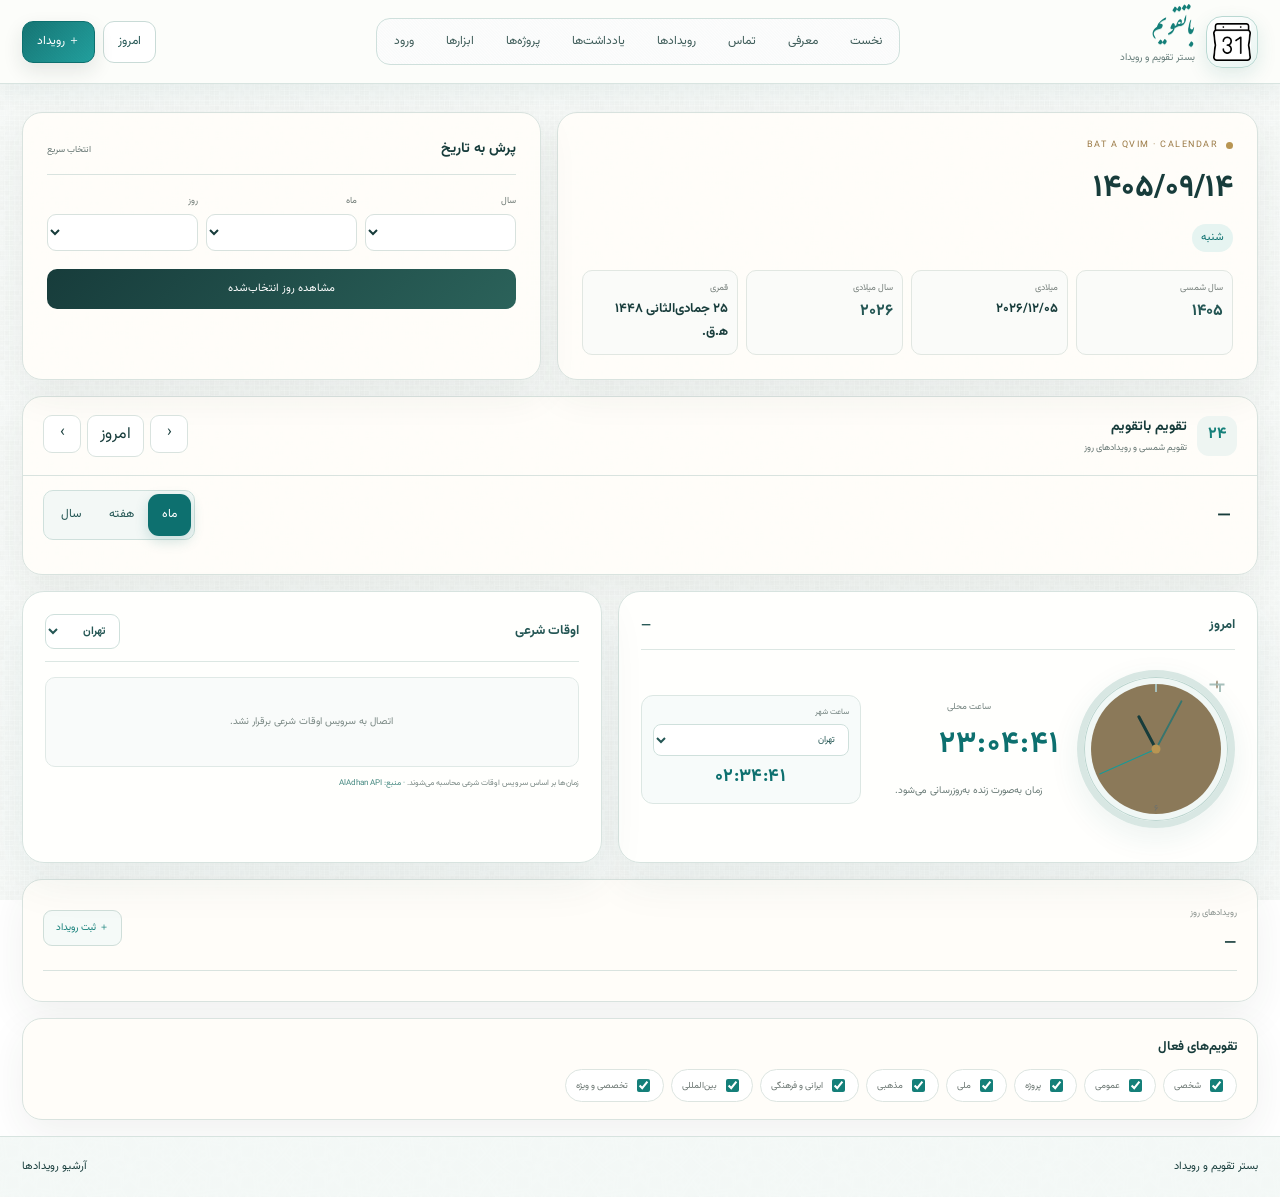
==== index.html @ 427cafa4 "Remove duplicate homepage date fields" ====
<!doctype html>
<html lang="fa" dir="rtl">
<head>
<meta charset="utf-8">
<meta name="viewport" content="width=device-width,initial-scale=1">
<title>باتقویم | تقویم هوشمند زمان و رویداد</title>
<meta name="description" content="تقویم شمسی باتقویم برای مشاهده تاریخ، رویدادها و برنامه‌ریزی.">
<meta name="theme-color" content="#147f79">
<link rel="icon" href="assets/images/logo.png" type="image/png">
<link rel="stylesheet" href="assets/css/app.css"></head>
<body >

<header class="topbar">
  <a class="brand" href="index.html">
    <span class="brand-logo"><img src="assets/images/logo.png" alt="لوگوی باتقویم"></span>
    <span><b>باتقویم</b><small>بستر تقویم و رویداد</small></span>
  </a>
  <nav>
    <a href="index.html">نخست</a><a href="about.html">معرفی</a><a href="contact.html">تماس</a>
    <a href="events.html">رویدادها</a><a href="notes.html">یادداشت‌ها</a><a href="projects.html">پروژه‌ها</a>
    <a href="tools.html">ابزارها</a><a href="login.html">ورود</a>
  </nav>
  <div class="top-actions">
    <button id="todayBtn" class="today" type="button">امروز</button>
    <button id="addTop" class="add-btn" type="button">＋ رویداد</button>
  </div>
</header>

<main class="home-new">

  <!-- HERO -->
  <section class="home-hero">
    <div class="hero-date">
      <div class="hero-kicker"><i></i><span>BAT A QVIM · CALENDAR</span></div>
      <h1 id="todayJalali">—</h1>
      <span class="weekday" id="todayWeekday">—</span>
      <div class="hero-date-grid">
        <span>سال شمسی <b id="todayJalaliYear">—</b></span>
        <span>میلادی <b id="todayGregorian">—</b></span>
        <span>سال میلادی <b id="todayGregorianYear">—</b></span>
        <span>قمری <b id="todayLunar">—</b></span>
      </div>
    </div>
    <div class="hero-tools">
      <div class="hero-tools-head"><b>پرش به تاریخ</b><small>انتخاب سریع</small></div>
      <div class="quick-date">
        <label>سال<select id="yearSelect"></select></label>
        <label>ماه<select id="monthSelect"></select></label>
        <label>روز<select id="daySelect"></select></label>
      </div>
      <button id="openDayBtn" class="primary-action" type="button">مشاهده روز انتخاب‌شده</button>
    </div>
  </section>

  <!-- CALENDAR -->
  <section class="calendar-card" id="calendar">
    <div class="calendar-top">
      <div class="calendar-heading">
        <span class="mark" id="calMark">۲۴</span>
        <div><b>تقویم باتقویم</b><small>تقویم شمسی و رویدادهای روز</small></div>
      </div>
      <div class="calendar-actions">
        <button id="prevBtn" type="button" aria-label="قبلی">‹</button>
        <button id="todayBtn2" class="today" type="button">امروز</button>
        <button id="nextBtn" type="button" aria-label="بعدی">›</button>
      </div>
    </div>

    <div class="calendar-nav-title">
      <div class="month-title"><button id="monthPicker" type="button">—</button></div>
      <div class="views" role="tablist" aria-label="نمایش تقویم">
        <button class="view active" data-view="month" type="button" role="tab" aria-selected="true">ماه</button>
        <button class="view" data-view="week" type="button" role="tab" aria-selected="false">هفته</button>
        <button class="view" data-view="year" type="button" role="tab" aria-selected="false">سال</button>
      </div>
    </div>

    <div class="home-calendar-body">
      <div id="calendarView" aria-live="polite"></div>
    </div>
  </section>

  <!-- TODAY SERVICES -->
  <section class="today-dashboard" aria-label="امروز و خدمات زمانی">
    <article class="today-date-panel">
      <div class="today-panel-head"><span>امروز</span><span id="prayerDate">—</span></div>
      <div class="clock-row">
        <div class="analog-clock" aria-label="ساعت آنالوگ"><i class="tick"></i><i class="tick t2"></i><i class="tick t3"></i><i class="tick t4"></i><i class="clock-hand hour"></i><i class="clock-hand minute"></i><i class="clock-hand second"></i><i class="clock-center"></i></div>
        <div class="digital-clock"><small>ساعت محلی</small><strong id="liveClock">—</strong><span>زمان به‌صورت زنده به‌روزرسانی می‌شود.</span></div>
        <div class="world-clock-picker"><label for="worldClockCity">ساعت شهر</label><select id="worldClockCity"><option value="Tehran">تهران</option><option value="Baku">باکو</option><option value="Istanbul">استانبول</option><option value="Dubai">دبی</option><option value="London">لندن</option><option value="Paris">پاریس</option><option value="Tokyo">توکیو</option><option value="NewYork">نیویورک</option></select><strong id="worldClockTime">—</strong></div>
      </div>
    </article>
    <article class="prayer-panel">
      <div class="today-panel-head"><span>اوقات شرعی</span><select id="prayerCity" aria-label="شهر اوقات شرعی"><option value="Tehran">تهران</option><option value="Mashhad">مشهد</option><option value="Isfahan">اصفهان</option><option value="Shiraz">شیراز</option><option value="Tabriz">تبریز</option></select></div>
      <div id="prayerTimes" class="prayer-grid"><div class="prayer-loading">در حال دریافت…</div></div>
      <small class="prayer-source">زمان‌ها بر اساس سرویس اوقات شرعی محاسبه می‌شوند.</small>
    </article>
  </section>

  <!-- SELECTED DAY -->
  <section class="selected-day-card">
    <div class="selected-day-head">
      <div><span>رویدادهای روز</span><h2 id="selectedTitle">—</h2></div>
      <button id="addSelectedEvent" class="day-add" type="button">＋ ثبت رویداد</button>
    </div>
    <div id="dayEvents" class="selected-day-events"></div>
  </section>

  <!-- FILTERS -->
  <section class="home-filters">
    <h2>تقویم‌های فعال</h2>
    <div class="filter-strip">
      <label><input type="checkbox" checked data-filter="personal"> شخصی</label>
      <label><input type="checkbox" checked data-filter="public"> عمومی</label>
      <label><input type="checkbox" checked data-filter="project"> پروژه</label>
      <label><input type="checkbox" checked data-filter="national"> ملی</label>
      <label><input type="checkbox" checked data-filter="religious"> مذهبی</label>
      <label><input type="checkbox" checked data-filter="iranian"> ایرانی و فرهنگی</label>
      <label><input type="checkbox" checked data-filter="international"> بین‌المللی</label>
      <label><input type="checkbox" checked data-filter="special"> تخصصی و ویژه</label>
    </div>
  </section>

  <footer>
    <span>بستر تقویم و رویداد</span>
    <a href="events.html">آرشیو رویدادها</a>
  </footer>
</main>

<!-- MODAL -->
<div class="modal" id="eventModal" hidden>
  <div class="modal-card" role="dialog" aria-modal="true" aria-labelledby="modalTitle">
    <button class="close" id="closeModal" type="button" aria-label="بستن">×</button>
    <h2 id="modalTitle">ثبت رویداد</h2>
    <form id="eventForm">
      <label>عنوان رویداد<input id="eventTitle" required maxlength="80" placeholder="عنوان رویداد"></label>
      <label>تاریخ<input id="eventDate" required type="text" inputmode="numeric" placeholder="۱۴۰۵/۰۷/۱۰"></label>
      <label>نوع
        <select id="eventType">
          <option value="personal">شخصی</option>
          <option value="public">عمومی</option>
          <option value="project">پروژه</option>
        </select>
      </label>
      <label>زمان<input id="eventTime" type="time"></label>
      <label>توضیح<textarea id="eventNote" rows="3" maxlength="180"></textarea></label>
      <button class="save" type="submit">ذخیره رویداد</button>
    </form>
  </div>
</div>

<!-- داده‌ها -->
<script src="assets/data/recurring-events.js"></script>
<script src="assets/data/events-1404.js"></script>
<script src="assets/data/events-1405.js"></script>
<script src="assets/data/events-1406.js"></script>



<!-- ساعت و اوقات شرعی (اختیاری؛ از فایل خودتان استفاده کنید) -->
<script src="assets/js/app.js?v=20261002-6"></script>
<script src="assets/js/home-tools.js"></script>
<script src="assets/js/site.js?v=20261002-3"></script>
</body>
</html>
---- assets/css/app.css ----
@font-face{font-family:VazirmatnLocal;src:url('../fonts/Vazirmatn-Regular.woff2') format('woff2');font-weight:400;font-display:swap}
@font-face{font-family:VazirmatnLocal;src:url('../fonts/Vazirmatn-Medium.woff2') format('woff2');font-weight:500;font-display:swap}
@font-face{font-family:VazirmatnLocal;src:url('../fonts/Vazirmatn-Bold.woff2') format('woff2');font-weight:700;font-display:swap}
@font-face{font-family:ShekastehLocal;src:url('../fonts/Shekasteh V2.001.ttf') format('truetype');font-weight:400;font-display:swap}
:root{--ink:#172a28;--ink2:#29413c;--gold:#b58b43;--gold2:#d5b878;--paper:#fbfaf6;--line:#e4ddcf;--soft:#f3eee4;--green:#e9f0eb;--blue:#e8eff1;--muted:#737b77}
*{box-sizing:border-box}html{scroll-behavior:smooth}body{margin:0;color:var(--ink);font-family:VazirmatnLocal,Tahoma,sans-serif;line-height:1.8;background:radial-gradient(circle at 10% 8%,#efe8d9aa 0 1px,transparent 2px),radial-gradient(circle at 90% 22%,#d9c8a755 0 1px,transparent 2px),linear-gradient(135deg,#f7f4ed,#f0eee7);background-size:38px 38px,46px 46px,auto}body:before{content:"";position:fixed;inset:0;pointer-events:none;opacity:.25;background:linear-gradient(90deg,transparent 49.7%,#c8b991 50%,transparent 50.3%);background-size:72px 72px;mask-image:linear-gradient(to bottom,transparent,#000 18%,#000 82%,transparent)}
a{text-decoration:none;color:inherit}button,input,select,textarea{font-family:inherit}.topbar{min-height:78px;padding:10px 5%;display:flex;align-items:center;gap:26px;background:#fbfaf6eF;border-bottom:1px solid var(--line);backdrop-filter:blur(14px);position:sticky;top:0;z-index:20;box-shadow:0 8px 28px #20332a08}.brand{display:flex;align-items:center;gap:11px;margin-left:auto}.brand-logo{width:48px;height:48px;border-radius:15px;padding:5px;display:grid;place-items:center;background:linear-gradient(145deg,#fff,#eee6d7);border:1px solid #d9cdb7;box-shadow:inset 0 0 0 1px #ffffffaa,0 7px 20px #5e513414}.brand-logo img{width:100%;height:100%;object-fit:contain}.brand b{display:block;font-weight:700;font-size:15px}.brand small{display:block;font-size:9px;color:#7c837f}.topbar nav{display:flex;gap:6px;padding:4px;border:1px solid var(--line);border-radius:13px;background:#fff8}.topbar nav a{font-size:11px;color:#4f5b56;padding:7px 11px;border-radius:9px}.topbar nav a:hover{background:var(--soft);color:var(--ink)}.top-actions{display:flex;gap:8px}.today,.add-btn,.outline,.toolbar-actions button,.views button,.side-head button{font:inherit;border:1px solid #d7cdbb;background:#fff;color:var(--ink2);border-radius:10px;cursor:pointer;min-height:40px;padding:7px 14px;transition:.2s}.today:hover,.outline:hover,.toolbar-actions button:hover,.views button:hover{transform:translateY(-1px);border-color:#bda16c}.add-btn,.save{background:linear-gradient(135deg,var(--ink),#31534a);color:#fff;border-color:var(--ink);box-shadow:0 8px 20px #172a281c}.add-btn:hover,.save:hover{transform:translateY(-1px);box-shadow:0 11px 24px #172a2826}.calendar-shell{max-width:1260px;margin:auto;padding:48px 5% 30px}.calendar-toolbar{display:flex;align-items:end;justify-content:space-between;gap:25px;margin-bottom:25px}.eyebrow{letter-spacing:2px;font-size:8px;color:#99763d}.title-area h1{font-size:34px;margin:2px 0;color:var(--ink)}.title-area p{margin:0;color:var(--muted);font-size:12px}.toolbar-actions{display:flex;gap:7px;direction:ltr}.calendar-layout{display:grid;grid-template-columns:minmax(0,1fr) 290px;gap:16px;direction:ltr}.calendar-main,.side-panel{background:#fffdf9eF;border:1px solid var(--line);border-radius:20px;box-shadow:0 16px 45px #24352d0b;position:relative;overflow:hidden}.calendar-main:before,.side-panel:before{content:"";position:absolute;inset:0;pointer-events:none;background:linear-gradient(135deg,#fff8 0 20%,transparent 20% 80%,#d1b77b08 80%)}.calendar-main{padding:20px;direction:rtl}.side-panel{padding:18px;direction:rtl}.viewbar{display:flex;justify-content:space-between;align-items:center;gap:12px;margin-bottom:16px;position:relative}.month-title button{border:0;background:none;font:inherit;font-weight:700;font-size:19px;color:var(--ink);cursor:pointer}.views{display:flex;border:1px solid var(--line);border-radius:10px;padding:3px;background:#f7f3eb}.views button{border:0;background:transparent;min-height:34px;border-radius:7px;padding:4px 14px;font-size:11px}.views button.active{background:var(--ink);color:#fff;box-shadow:0 4px 12px #172a2818}.month-grid{display:grid;grid-template-columns:repeat(7,minmax(0,1fr));border-top:1px solid var(--line);border-right:1px solid var(--line)}.dow,.day-cell{border-left:1px solid var(--line);border-bottom:1px solid var(--line)}.dow{text-align:center;padding:8px 2px;color:#818983;font-size:10px;background:linear-gradient(#faf7f0,#f5f0e6)}.day-cell{min-height:105px;padding:7px;cursor:pointer;position:relative;background:#fffdf9;transition:.18s}.day-cell:hover{background:#f8f3e9}.day-cell.muted{background:#faf8f2;color:#b5bbb6}.day-cell.selected{outline:2px solid var(--gold2);outline-offset:-2px;background:#fffaf0}.day-cell.today{box-shadow:inset 0 3px 0 var(--ink)}.num{font-size:12px;font-weight:700}.event-dot{display:block;font-size:9px;padding:3px 6px;margin-top:5px;border-radius:6px;white-space:nowrap;overflow:hidden;text-overflow:ellipsis;border:1px solid transparent}.event-dot.personal{background:var(--green);color:#36564b;border-color:#dce7df}.event-dot.public{background:#f4eddf;color:#806333;border-color:#e9dcc4}.event-dot.project{background:var(--blue);color:#435d68;border-color:#d8e3e6}.week-grid{display:grid;grid-template-columns:repeat(7,minmax(0,1fr));gap:8px}.week-col{border:1px solid var(--line);border-radius:11px;min-height:360px;padding:9px;background:#fffdf9}.week-col h3{font-size:11px;margin:0 0 10px}.year-grid{display:grid;grid-template-columns:repeat(4,1fr);gap:10px}.year-month{border:1px solid var(--line);border-radius:11px;padding:12px;background:#fffdf9}.year-month h3{font-size:12px;margin:0 0 8px}.mini-days{display:grid;grid-template-columns:repeat(7,1fr);gap:2px}.mini-days span{text-align:center;font-size:8px;padding:2px;color:#7c837f}.mini-days .has-event{color:#92743f;font-weight:900}.side-head{display:flex;justify-content:space-between;align-items:start;border-bottom:1px solid var(--line);padding-bottom:12px}.side-head small{color:#8b918e;font-size:9px}.side-head h2{font-size:16px;margin:2px 0}.side-head button{border-radius:11px;width:38px;padding:0;background:var(--ink);color:#fff}.event-list{padding:12px 0;min-height:170px}.empty{font-size:11px;color:#8a908d;padding:18px 0}.event-item{border:1px solid var(--line);border-right:3px solid var(--gold);border-radius:9px;padding:9px;margin-bottom:8px;background:#fffdf9}.event-item b{font-size:11px}.event-item small{display:block;color:#858b88;font-size:9px}.event-item button{float:left;border:0;background:none;color:#9b5f54;cursor:pointer}.mini-block{border-top:1px solid var(--line);padding-top:13px;font-size:10px}.mini-block b{display:block;margin-bottom:7px}.mini-block label{display:block;margin:6px 0;color:#616966}.quick-stats{display:grid;grid-template-columns:repeat(4,1fr);max-width:1100px;margin:15px auto 55px;border:1px solid var(--line);background:#fbfaf6dd;border-radius:15px;overflow:hidden;box-shadow:0 12px 32px #24352d09}.quick-stats div{padding:18px;border-left:1px solid var(--line)}.quick-stats div:last-child{border:0}.quick-stats b,.quick-stats span{display:block}.quick-stats b{font-size:18px}.quick-stats span{font-size:10px;color:#777f7b}.section{max-width:1200px;margin:auto;padding:75px 5%}.section-title{display:flex;gap:15px;align-items:flex-start;margin-bottom:30px}.section-title>span{color:var(--gold);font-size:11px}.section-title small{color:#8c928e;font-size:9px}.section-title h2{margin:2px 0;font-size:25px}.year-info{display:grid;grid-template-columns:repeat(3,1fr);gap:14px}.year-info div{background:#fffdf9;border:1px solid var(--line);padding:22px;border-radius:13px;position:relative;overflow:hidden}.year-info div:after{content:"";position:absolute;width:90px;height:90px;border:1px solid #c7ad78;transform:rotate(45deg);left:-45px;bottom:-45px;opacity:.18}.year-info b{font-size:13px}.year-info p{font-size:11px;color:#747b78}.project-layout{display:grid;grid-template-columns:1.3fr .7fr;gap:16px}.project-card{background:linear-gradient(145deg,#efe7d7,#e5ddcb);padding:32px;border-radius:15px;border:1px solid #d6c8aa;position:relative;overflow:hidden}.project-card:after{content:"";position:absolute;inset:auto -30px -50px auto;width:170px;height:170px;border:1px solid #9e804a44;border-radius:50%}.project-card>span{font-size:8px;letter-spacing:2px;color:#92743f}.project-card h3{font-size:25px;margin:7px 0}.project-card p{font-size:12px}.chips{display:flex;gap:7px;flex-wrap:wrap}.chips i{font-style:normal;font-size:9px;border:1px solid #b8ad96;padding:3px 9px;border-radius:20px;background:#fff8}.project-list{border:1px solid var(--line);background:#fffdf9;border-radius:13px;overflow:hidden}.project-list div{padding:17px;border-bottom:1px solid var(--line);font-size:12px;display:flex;justify-content:space-between}.project-list div:last-child{border:0}.project-list b{color:#a58245}footer{padding:25px 5%;display:flex;justify-content:space-between;border-top:1px solid var(--line);font-size:10px;background:#fbfaf6d9}.modal{position:fixed;inset:0;background:#172c2a66;display:grid;place-items:center;padding:18px;z-index:50;backdrop-filter:blur(4px)}.modal[hidden]{display:none}.modal-card{width:min(470px,100%);background:#fffdf9;border:1px solid var(--line);border-radius:18px;padding:25px;position:relative;box-shadow:0 25px 80px #0003}.modal-card h2{font-size:20px;margin:0 0 18px}.close{position:absolute;left:16px;top:14px;border:0;background:none;font-size:25px;cursor:pointer;color:#68706d}.modal-card label{display:block;font-size:10px;color:#5f6763;margin:10px 0}.modal-card input,.modal-card select,.modal-card textarea{display:block;width:100%;margin-top:5px;border:1px solid #d8d3c9;border-radius:9px;padding:9px;font:inherit;font-size:12px;background:#fff}.modal-card .save{width:100%;margin-top:12px;padding:10px;border-radius:9px;font:inherit;cursor:pointer}
@media(max-width:900px){.topbar nav{display:none}.calendar-layout{grid-template-columns:1fr}.side-panel{display:block}.calendar-toolbar{align-items:flex-start}.year-grid{grid-template-columns:repeat(3,1fr)}.year-info{grid-template-columns:1fr}.project-layout{grid-template-columns:1fr}}
@media(max-width:600px){.topbar{min-height:70px;padding:9px 4%;gap:10px}.brand{margin-left:0}.brand-logo{width:43px;height:43px;border-radius:12px}.brand b{font-size:13px}.brand small{font-size:8px}.top-actions{margin-right:auto}.today{display:none}.add-btn{font-size:10px;min-height:36px;padding:6px 10px}.calendar-shell{padding:27px 3% 15px}.title-area h1{font-size:29px}.title-area p{font-size:10px}.calendar-toolbar{flex-direction:column;gap:15px}.toolbar-actions{align-self:stretch;justify-content:space-between}.calendar-main{padding:9px;border-radius:16px}.viewbar{margin-bottom:10px}.month-title button{font-size:16px}.views button{padding:4px 8px;font-size:10px}.dow{font-size:8px;padding:6px 1px}.day-cell{min-height:76px;padding:4px}.event-dot{font-size:7px;padding:2px 3px}.week-grid{overflow-x:auto;grid-template-columns:repeat(7,minmax(112px,1fr));padding-bottom:4px}.year-grid{grid-template-columns:1fr 1fr}.quick-stats{grid-template-columns:1fr 1fr;margin-left:3%;margin-right:3%;border-radius:12px}.quick-stats div{border-bottom:1px solid var(--line)}.section{padding:55px 5%}.section-title h2{font-size:22px}.project-card h3{font-size:22px}footer{padding:20px 5%;gap:10px;flex-direction:column}}
@media(max-width:390px){.day-cell{min-height:58px}.event-dot{display:none}.year-grid{grid-template-columns:1fr}.side-panel{padding:14px}.brand small{display:none}}


.official-event{border-right:3px solid var(--gold);background:linear-gradient(135deg,rgba(181,139,67,.07),rgba(255,255,255,.5))}
.source-note{display:block!important;margin-top:12px!important;padding-top:10px;border-top:1px dashed var(--line);line-height:1.9;color:var(--muted);font-size:11px!important}
.event-dot.national,.event-dot.historical{background:#efe6d6;border-color:#c9a76c}
.event-dot.religious{background:#eee8f5;border-color:#b8a1cf}
.event-dot.international{background:#e5edf0;border-color:#9bb6c1}
.event-dot.iranian{background:#e9efe7;border-color:#a9bea5}
.event-dot.special{background:#f0eee7;border-color:#b8b39f}


/* IRANIAN MODERN REDESIGN */
:root{
  --ink:#173c3b;
  --ink2:#245654;
  --turq:#159a98;
  --turq-dark:#0d706f;
  --turq-soft:#e8f5f2;
  --lapis:#234b73;
  --lapis-soft:#edf3f8;
  --gold:#b89552;
  --gold-soft:#f4ecd9;
  --paper:#fcfbf7;
  --line:#d9e3df;
  --muted:#647471;
}
body{
  color:var(--ink);
  background:
    radial-gradient(circle at 15% 10%,rgba(21,154,152,.055) 0 2px,transparent 2.5px),
    radial-gradient(circle at 85% 70%,rgba(35,75,115,.04) 0 2px,transparent 2.5px),
    linear-gradient(135deg,#fbfcf9,#f2f7f5);
  background-size:34px 34px,46px 46px,auto;
}
body:after{
  content:"";
  position:fixed;inset:0;pointer-events:none;z-index:-1;opacity:.11;
  background:
    radial-gradient(ellipse at 50% 18%,transparent 0 14%,rgba(21,154,152,.16) 14.2% 14.5%,transparent 14.7%),
    radial-gradient(ellipse at 50% 18%,transparent 0 20%,rgba(184,149,82,.12) 20.2% 20.4%,transparent 20.6%);
  mask-image:linear-gradient(to bottom,transparent,#000 15%,#000 80%,transparent);
}
.topbar{
  min-height:84px;padding:12px 5%;
  background:rgba(252,253,250,.94);
  border-bottom:1px solid #d8e4e0;
  box-shadow:0 8px 28px rgba(21,72,68,.07);
}
.brand-logo{
  width:52px;height:52px;border-radius:16px;padding:6px;
  background:linear-gradient(145deg,#fff,#e8f4f1);
  border:1px solid #b9d8d2;
  box-shadow:0 7px 20px rgba(20,103,99,.12);
}
.brand b{font-size:17px}.brand small{font-size:10px;color:#647b78}
.topbar nav{
  border-color:#cfe0dc;background:#f7fbfa;border-radius:14px;
}
.topbar nav a{font-size:12px;padding:8px 13px;color:#3e5c59}
.topbar nav a:hover{background:var(--turq-soft);color:var(--turq-dark)}
.today,.add-btn,.outline,.toolbar-actions button,.views button,.side-head button{
  border-color:#c9dbd7;border-radius:11px;min-height:42px;font-size:12px;
}
.today:hover,.outline:hover,.toolbar-actions button:hover,.views button:hover{
  border-color:#72b9b2;color:var(--turq-dark);
}
.add-btn,.save{
  background:linear-gradient(135deg,var(--turq-dark),var(--turq));
  border-color:var(--turq-dark);
}
.calendar-shell{padding-top:52px}
.eyebrow{font-size:9px;letter-spacing:2.4px;color:var(--turq-dark)}
.title-area h1{font-size:38px;color:var(--ink);font-family:VazirmatnLocal,Tahoma,sans-serif;font-weight:700}
.title-area p{font-size:14px;color:#657572}

.calendar-main,.side-panel{
  background:rgba(255,255,253,.96);
  border-color:#d5e2de;border-radius:22px;
  box-shadow:0 18px 48px rgba(28,69,66,.08);
}
.calendar-main:before,.side-panel:before{display:none}
.calendar-main{padding:22px}
.side-panel{padding:20px}
.month-title button{font-size:21px}
.views{border-color:#cfe0dc;background:#f3f8f6}
.views button{font-size:12px}
.views button.active{background:var(--turq-dark);box-shadow:0 5px 14px rgba(13,112,111,.2)}
.month-grid{border-color:#d9e3df}
.dow,.day-cell{border-color:#d9e3df}
.dow{
  padding:10px 2px;font-size:11px;color:#53706c;
  background:linear-gradient(#f7fbfa,#edf5f2);
}
.day-cell{min-height:112px;padding:9px;background:#fff}
.day-cell:hover{background:#f2faf8}
.day-cell.selected{outline:2px solid #62b9b0;background:#f2fbf9}
.day-cell.today{box-shadow:inset 0 3px 0 var(--turq)}
.num{font-size:14px}
.event-dot{
  font-size:10px;padding:4px 7px;margin-top:6px;border-radius:7px;
}
.event-dot.personal{background:#e9f5ef;color:#285f4f;border-color:#cfe7dc}
.event-dot.public{background:#f5f0e3;color:#786037;border-color:#e7dbc0}
.event-dot.project{background:#eaf2f8;color:#365b76;border-color:#d1e1ed}
.event-dot.national,.event-dot.historical{background:#f5efe1;border-color:#dcc99e;color:#735c2f}
.event-dot.religious{background:#f0edf7;border-color:#d5cce7;color:#5e5279}
.event-dot.international{background:#e9f2f5;border-color:#c8dce2;color:#41636d}
.event-dot.iranian{background:#e7f4f1;border-color:#c5e2dc;color:#286d68}
.event-dot.special{background:#eef3f1;border-color:#d3e0dc;color:#47635e}
.week-col,.year-month{border-color:#d9e3df;background:#fff}
.week-col h3,.year-month h3{font-size:13px}
.side-head{padding-bottom:14px;border-color:#d9e3df}
.side-head small{font-size:10px}.side-head h2{font-size:18px}
.side-head button{background:var(--turq-dark)}
.event-item{border-color:#d9e3df;border-right:3px solid var(--turq);padding:11px}
.event-item b{font-size:12px}.event-item small{font-size:10px}
.mini-block{border-color:#d9e3df;font-size:12px}
.mini-block label{font-size:12px}
.source-note{font-size:12px!important}
.quick-stats{
  border-color:#d7e3df;background:rgba(252,253,250,.92);
  box-shadow:0 12px 32px rgba(28,69,66,.06);
}
.quick-stats b{font-size:20px;color:var(--turq-dark)}
.quick-stats span{font-size:12px}
.section{padding:82px 5%}
.section-title{margin-bottom:32px}
.section-title>span{color:var(--turq);font-size:12px}
.section-title small{font-size:11px;color:#71817e}
.section-title h2{font-size:29px;font-family:VazirmatnLocal,Tahoma,sans-serif;font-weight:700}
.year-info{gap:16px}
.year-info div{
  background:rgba(255,255,253,.96);border-color:#d7e3df;
  padding:25px;border-radius:16px;
}
.year-info div:after{
  width:120px;height:120px;border:1px solid rgba(21,154,152,.28);
  transform:none;left:auto;right:-60px;bottom:-60px;border-radius:50%;
}
.year-info b{font-size:15px}.year-info p{font-size:13px;line-height:2}
.project-card{
  background:linear-gradient(145deg,#e8f5f2,#eef5f7);
  border-color:#c9e0db;padding:35px;border-radius:18px;
}
.project-card:after{
  width:220px;height:220px;right:-90px;bottom:-100px;
  border:1px solid rgba(21,154,152,.22);border-radius:50%;
}
.project-card>span{font-size:9px;letter-spacing:2px;color:var(--turq-dark)}
.project-card h3{font-size:28px}.project-card p{font-size:13px;line-height:2}
.chips i{font-size:10px;border-color:#b9d5d0;background:#ffffff99}
.project-list{border-color:#d7e3df;background:#fff}
.project-list div{padding:18px;font-size:13px;border-color:#dce6e3}
.project-list b{color:var(--turq-dark)}
footer{font-size:11px;background:#f4f9f7;border-color:#d7e3df}
.modal-card{border-color:#d5e2de}
.modal-card h2{font-size:22px}
.modal-card label{font-size:12px}
.modal-card input,.modal-card select,.modal-card textarea{font-size:13px;padding:10px}
@media(max-width:600px){
  .brand b{font-size:15px}.title-area h1{font-size:32px}.title-area p{font-size:12px}
  .month-title button{font-size:18px}.dow{font-size:9px}.day-cell{min-height:82px}
  .num{font-size:13px}.event-dot{font-size:8px}
  .section-title h2{font-size:25px}.project-card h3{font-size:24px}
}
@media(max-width:390px){
  .title-area h1{font-size:29px}.day-cell{min-height:64px}
}

/* CALENDAR DATE NAVIGATION + DAILY PAGE */
.date-selector{display:flex;align-items:end;gap:8px;flex-wrap:wrap;margin:0 0 18px;padding:12px 14px;background:linear-gradient(135deg,#edf8f5,#f6faf9);border:1px solid #cfe2dd;border-radius:15px}
.date-selector label{display:flex;flex-direction:column;gap:4px;font-size:11px;color:#496763;font-weight:600}
.date-selector select{min-width:105px;height:40px;padding:6px 10px;border:1px solid #c7ddd8;border-radius:9px;background:#fff;color:var(--ink);font:inherit;font-size:12px;outline:none}
.date-selector select:focus{border-color:var(--turq);box-shadow:0 0 0 3px rgba(21,154,152,.1)}
.date-open{height:40px;border:0;border-radius:9px;padding:0 16px;background:var(--turq-dark);color:#fff;font:inherit;font-size:12px;cursor:pointer}
.day-page{max-width:1200px;margin:0 auto;padding:20px 5% 80px}
.day-page[hidden]{display:none}
.day-page-head{display:flex;align-items:center;justify-content:space-between;gap:20px;margin-bottom:18px;padding:25px 28px;background:linear-gradient(135deg,#e8f5f2,#f8fbfa);border:1px solid #cfe1dc;border-radius:22px;position:relative;overflow:hidden}
.day-page-head:after{content:"";position:absolute;width:260px;height:260px;border:1px solid rgba(21,154,152,.13);border-radius:50%;left:-100px;top:-140px}
.day-page-head h2{font-size:31px;margin:4px 0;color:var(--ink)}
.day-page-head p{margin:0;color:#637572;font-size:13px}
.day-page-grid{display:grid;grid-template-columns:minmax(0,1fr) 290px;gap:16px}
.day-main-card,.day-info-card{background:#fff;border:1px solid #d7e3df;border-radius:20px;padding:22px;box-shadow:0 14px 38px rgba(28,69,66,.06)}
.day-symbol{display:inline-flex;align-items:center;justify-content:center;width:48px;height:48px;border-radius:14px;background:var(--turq-soft);color:var(--turq-dark);font-size:12px;margin-bottom:16px}
.day-event{padding:15px 16px;margin-bottom:10px;border:1px solid #dbe6e3;border-right:4px solid var(--turq);border-radius:12px;background:#fbfdfc}
.day-event b{display:block;font-size:15px;margin-bottom:4px}.day-event span{display:block;color:#5d716e;font-size:11px}.day-event p{font-size:12px;color:#687875;line-height:2;margin:7px 0 0}
.day-info-card b{font-size:16px}.day-info-card p{font-size:12px;color:#687875;line-height:2;margin:8px 0 18px}
@media(max-width:700px){
 .date-selector{display:grid;grid-template-columns:1fr 1fr;align-items:end}.date-selector label{min-width:0}.date-selector select{min-width:0;width:100%}.date-open{grid-column:1/-1}
 .day-page{padding:10px 3% 55px}.day-page-head{padding:20px;align-items:flex-start;flex-direction:column}.day-page-head h2{font-size:26px}.day-page-grid{grid-template-columns:1fr}
}

/* CLEAN MINIMAL BACKGROUND */
body{
  background:linear-gradient(180deg,#fbfcfa 0%,#f4f9f7 52%,#fbfcfa 100%);
}
body:after{display:none}
.topbar{background:rgba(251,253,251,.96)}

/* ALL EVENTS LIST */
.all-events-page{padding-top:65px}
.all-events-toolbar{display:flex;align-items:center;justify-content:space-between;gap:18px;margin-bottom:16px;padding:15px 18px;background:#f3f9f7;border:1px solid #d5e4e0;border-radius:15px}
.all-events-toolbar p{margin:0;color:#657572;font-size:12px}
.all-events-toolbar select{height:40px;min-width:170px;padding:6px 11px;border:1px solid #c8ddd8;border-radius:9px;background:#fff;color:var(--ink);font:inherit;font-size:12px}
.all-events-list{border:1px solid #d7e3df;border-radius:18px;overflow:hidden;background:#fff}
.all-event-row{width:100%;display:grid;grid-template-columns:92px minmax(0,1fr) 35px;align-items:center;gap:15px;text-align:right;border:0;border-bottom:1px solid #e2ebe8;background:#fff;padding:14px 18px;cursor:pointer;color:var(--ink);font:inherit;transition:.18s}
.all-event-row:last-child{border-bottom:0}
.all-event-row:hover{background:#f2faf8}
.all-event-date{display:flex;flex-direction:column;align-items:center;justify-content:center;min-height:52px;border-left:1px solid #dce7e4}
.all-event-date b{font-size:20px;color:var(--turq-dark);line-height:1.2}
.all-event-date small{font-size:9px;color:#75837f}
.all-event-content b{display:block;font-size:13px;margin-bottom:3px}
.all-event-content small{display:block;color:#71817d;font-size:10px}
.all-event-arrow{font-size:18px;color:#74aaa5}
@media(max-width:600px){
 .all-events-toolbar{align-items:stretch;flex-direction:column}.all-events-toolbar select{width:100%}
 .all-event-row{grid-template-columns:65px minmax(0,1fr) 22px;gap:10px;padding:12px}
 .all-event-content b{font-size:12px}.all-event-content small{font-size:9px}
 .all-event-date b{font-size:18px}
}

.page-title{font-family:VazirmatnLocal,Tahoma,sans-serif;font-size:32px;margin:2px 0;color:var(--ink)}.standalone-day{min-height:calc(100vh - 180px);padding-top:45px}.standalone-day .day-page-head h1{font-family:VazirmatnLocal,Tahoma,sans-serif}.all-event-row{display:grid;text-decoration:none}.all-event-row:hover{text-decoration:none}

/* CONTENT PAGES */
.content-grid,.contact-grid{display:grid;grid-template-columns:repeat(3,minmax(0,1fr));gap:16px}.contact-grid{grid-template-columns:repeat(2,minmax(0,1fr))}.content-card{padding:22px;background:#fff;border:1px solid #d7e3df;border-radius:18px;box-shadow:0 8px 24px rgba(20,65,60,.04)}.content-card h3{margin:0 0 10px;font-size:17px}.content-card p,.lead-text{margin:0;color:#63736f;line-height:2;font-size:13px}.lead-text{max-width:850px;background:#f4f9f7;border:1px solid #d9e7e3;border-radius:16px;padding:18px 20px}.intro-page,.contact-page{scroll-margin-top:90px}.events-intro,.day-intro{padding-bottom:10px}.contact-page{padding-top:70px}@media(max-width:700px){.content-grid,.contact-grid{grid-template-columns:1fr}.content-card{padding:18px}}

.standalone-content{min-height:calc(100vh - 180px);padding-top:55px}.standalone-content .section-title{margin-bottom:26px}

.auth-grid{display:grid;grid-template-columns:1fr 1fr;gap:18px;max-width:850px}.auth-card{display:flex;flex-direction:column;gap:14px}.auth-card label{display:flex;flex-direction:column;gap:7px;font-size:12px;color:#526560}.auth-card input{height:44px;border:1px solid #cbded9;border-radius:10px;padding:0 12px;font:inherit;background:#fff}.auth-card button{width:max-content}@media(max-width:700px){.auth-grid{grid-template-columns:1fr}}

/* AUTH */
.auth-shell{max-width:1050px;margin:0 auto;display:grid;grid-template-columns:minmax(0,1.15fr) minmax(280px,.85fr);gap:0;background:#fff;border:1px solid #d5e4e0;border-radius:22px;overflow:hidden;box-shadow:0 14px 40px rgba(20,65,60,.06)}.auth-panels{padding:30px}.auth-tabs{grid-column:1;display:flex;gap:4px;padding:18px 30px 0;border-bottom:1px solid #e1ebe8}.auth-tab{border:0;background:transparent;padding:11px 24px;color:#70807c;font:inherit;font-size:13px;cursor:pointer;border-bottom:2px solid transparent}.auth-tab.active{color:var(--turq-dark);border-color:var(--turq)}.auth-form{display:none;gap:15px}.auth-form.active{display:flex}.auth-form label:not(.check){display:flex;flex-direction:column;gap:7px;font-size:12px;color:#526560}.auth-form input{height:45px;border:1px solid #cbded9;border-radius:10px;padding:0 12px;background:#fff;color:var(--ink);font:inherit;box-sizing:border-box}.password-field{position:relative}.password-field input{width:100%;padding-left:72px}.password-toggle{position:absolute;left:7px;top:7px;height:31px;border:0;border-radius:7px;background:#edf6f3;color:#397a73;font:inherit;font-size:10px;padding:0 9px;cursor:pointer}.auth-options{display:flex;justify-content:space-between;align-items:center;font-size:11px;color:#71817d}.check{display:flex;align-items:center;gap:7px;cursor:pointer}.check input{width:15px;height:15px}.auth-options a{color:#397a73;text-decoration:none}.auth-submit{width:100%;height:45px}.auth-message{min-height:20px;margin:0;color:#397a73;font-size:11px;line-height:1.8}.auth-aside{padding:38px 30px;background:linear-gradient(145deg,#0e6e67,#164e55);color:#fff;display:flex;flex-direction:column;justify-content:center}.auth-mark{font-size:10px;letter-spacing:1px;opacity:.75}.auth-aside h2{font-size:24px;line-height:1.6;margin:12px 0}.auth-aside p{font-size:12px;line-height:2;color:#e0efec}.auth-aside ul{margin:16px 0 0;padding:0;list-style:none}.auth-aside li{font-size:11px;padding:9px 0;border-top:1px solid rgba(255,255,255,.15)}.terms{font-size:11px;color:#657572}.terms input{width:15px;height:15px}@media(max-width:760px){.auth-shell{grid-template-columns:1fr}.auth-aside{order:-1;padding:25px}.auth-aside h2{font-size:20px}.auth-tabs{padding-right:20px;padding-left:20px}.auth-panels{padding:24px 20px}}

/* REFINED AUTH + ABOUT */
.auth-hero,.about-hero{max-width:820px;margin:0 auto 28px;text-align:center}.auth-hero span,.about-hero span{display:inline-block;font-size:10px;color:#43877f;letter-spacing:.3px;margin-bottom:8px}.auth-hero h1,.about-hero h1{font-size:30px;line-height:1.7;margin:0 0 10px;color:var(--ink)}.auth-hero p,.about-hero p{font-size:13px;line-height:2;color:#687873;margin:0}.auth-shell{max-width:920px!important;margin:0 auto!important;display:grid!important;grid-template-columns:minmax(0,1fr) 300px!important;background:#fff;border:1px solid #d7e4e1;border-radius:20px;overflow:hidden;box-shadow:0 12px 34px rgba(20,65,60,.06)}.auth-main{min-width:0}.auth-tabs{display:flex!important;grid-column:auto!important;padding:18px 28px 0!important;border-bottom:1px solid #e2ebe8}.auth-panels{padding:28px!important}.auth-aside{min-width:0}.about-grid{max-width:1000px;margin:0 auto;display:grid;grid-template-columns:repeat(2,minmax(0,1fr));gap:16px}.about-grid .content-card{min-height:145px}.card-kicker{display:block;color:#4c9088;font-size:11px;margin-bottom:9px}.about-wide{max-width:1000px;margin:22px auto 0;padding:24px;border:1px solid #d7e4e1;border-radius:18px;background:#f3f9f7;display:grid;grid-template-columns:.75fr 1.25fr;gap:28px;align-items:center}.about-wide span{font-size:10px;color:#43877f}.about-wide h2{font-size:21px;margin:7px 0 0}.about-wide p{margin:0;color:#63736f;font-size:13px;line-height:2.1}.about-principles{max-width:1000px;margin:16px auto 0;display:grid;grid-template-columns:repeat(3,1fr);border:1px solid #d7e4e1;border-radius:16px;background:#fff;overflow:hidden}.about-principles div{padding:17px;border-left:1px solid #e2ebe8}.about-principles div:last-child{border-left:0}.about-principles b,.about-principles span{display:block}.about-principles b{font-size:13px;margin-bottom:5px}.about-principles span{font-size:10px;color:#72817d}@media(max-width:760px){.auth-shell{grid-template-columns:1fr!important}.auth-aside{order:-1}.about-grid{grid-template-columns:1fr}.about-wide{grid-template-columns:1fr;gap:10px}.about-principles{grid-template-columns:1fr}.about-principles div{border-left:0;border-bottom:1px solid #e2ebe8}.about-principles div:last-child{border-bottom:0}}

/* آرشیو پیشرفته رویدادها */
.events-stats{display:flex;flex-wrap:wrap;gap:10px;margin:0 0 18px}.events-stats span{display:inline-flex;align-items:center;gap:6px;padding:9px 13px;border:1px solid rgba(32,115,100,.14);border-radius:12px;background:#fff;color:#52625d;font-size:13px}.events-stats b{color:#176d5d;font-size:16px}.events-toolbar-extended{display:grid!important;grid-template-columns:minmax(220px,1.7fr) repeat(4,minmax(140px,.7fr));gap:12px;align-items:end}.events-search,.events-select{display:flex;flex-direction:column;gap:7px}.events-search label,.events-select label{font-size:12px;font-weight:700;color:#5c6c67}.events-search input,.events-select select{width:100%;min-height:44px;border:1px solid #d9e5e0;border-radius:12px;background:#fff;color:#263832;font:inherit;padding:0 13px;outline:none}.events-search input:focus,.events-select select:focus{border-color:#58a897;box-shadow:0 0 0 3px rgba(49,142,123,.09)}.events-toolbar-foot{display:flex;justify-content:space-between;align-items:center;gap:12px;margin:14px 0 18px}.events-check{display:inline-flex;align-items:center;gap:8px;font-size:13px;color:#52625d}.events-check input{accent-color:#277f6d}.events-toolbar-foot .outline{border:1px solid #d9e5e0;background:#fff;color:#45625a;border-radius:10px;padding:9px 13px;font:inherit;cursor:pointer}.all-events-page .all-events-list{margin-top:4px}.all-event-row{transition:transform .16s ease,box-shadow .16s ease}.all-event-row:hover{transform:translateY(-1px);box-shadow:0 7px 20px rgba(28,74,63,.06)}
@media(max-width:900px){.events-toolbar-extended{grid-template-columns:1fr 1fr}.events-search{grid-column:1/-1}}
@media(max-width:600px){.events-toolbar-extended{grid-template-columns:1fr}.events-search{grid-column:auto}.events-toolbar-foot{align-items:stretch;flex-direction:column}.events-toolbar-foot .outline{width:100%}.events-stats{display:grid;grid-template-columns:1fr 1fr}.events-stats span:last-child{grid-column:1/-1}}

/* ابزارهای تقویم و الگوی چندتقویمی */
.utility-strip{max-width:1200px;margin:8px auto 55px;padding:0 5%;display:grid;grid-template-columns:1.05fr 1.35fr .8fr;gap:14px}.today-card,.converter-card,.quick-tools-card{background:rgba(255,255,253,.96);border:1px solid #d7e3df;border-radius:18px;padding:20px;box-shadow:0 14px 38px rgba(28,69,66,.055)}.utility-kicker{font-size:10px;color:var(--turq-dark);font-weight:700;margin-bottom:10px}.today-main{display:flex;align-items:baseline;gap:10px}.today-main strong{font-size:24px;letter-spacing:.3px}.today-main span{font-size:12px;color:#667873}.today-secondary{display:flex;justify-content:space-between;margin-top:3px;color:#71817e;font-size:11px}.today-events{border-top:1px solid #e1e9e6;margin-top:12px;padding-top:9px;display:flex;flex-direction:column;gap:4px}.today-events a,.today-events span{font-size:10px;color:#47645f;white-space:nowrap;overflow:hidden;text-overflow:ellipsis}.today-events a:hover{color:var(--turq-dark)}.converter-tabs{display:flex;gap:5px;margin-bottom:10px}.converter-tab{border:1px solid #d5e2de;background:#f7fbfa;color:#52706a;border-radius:9px;padding:6px 9px;font-size:10px;cursor:pointer}.converter-tab.active{background:var(--turq-dark);border-color:var(--turq-dark);color:#fff}.converter-form{display:grid;grid-template-columns:1fr auto;gap:8px;align-items:end}.converter-form label{font-size:10px;color:#647471}.converter-form input{display:block;width:100%;margin-top:4px;border:1px solid #d6e2df;border-radius:9px;padding:9px 10px;font:inherit;font-size:11px;background:#fff}.converter-form button{border:0;border-radius:9px;min-height:40px;padding:8px 12px;background:var(--turq);color:#fff;font:inherit;font-size:11px;cursor:pointer}.convert-result{margin-top:9px;padding:7px 9px;border-radius:8px;background:#edf7f4;color:#37635c;font-size:10px}.quick-tools-card{display:flex;flex-direction:column;gap:7px}.quick-tools-card>a,.quick-tools-card>button{display:flex;justify-content:space-between;align-items:center;width:100%;border:0;border-bottom:1px solid #e4ebe8;background:transparent;padding:7px 0;color:#46645e;font:inherit;font-size:11px;text-align:right;cursor:pointer}.quick-tools-card>a:last-child{border:0}.quick-tools-card span{color:var(--turq-dark)}.month-agenda{padding-top:35px;padding-bottom:65px}.month-agenda .section-title{margin-bottom:18px}.month-agenda .section-title h2{font-size:25px}.month-agenda-list{display:grid;grid-template-columns:repeat(3,1fr);gap:9px}.month-agenda-list a{display:grid;grid-template-columns:34px 1fr;column-gap:8px;row-gap:1px;border:1px solid #d9e3df;border-radius:12px;padding:10px 11px;background:#fff;transition:.18s}.month-agenda-list a:hover{border-color:#9ccbc3;transform:translateY(-1px)}.month-agenda-list a>b{grid-row:1/3;display:grid;place-items:center;border-radius:9px;background:#e8f5f2;color:var(--turq-dark);font-size:13px}.month-agenda-list a span{font-size:11px;font-weight:700;white-space:nowrap;overflow:hidden;text-overflow:ellipsis}.month-agenda-list a small{font-size:9px;color:#7a8985}.platform-note{padding-top:35px}.platform-note-grid{display:grid;grid-template-columns:repeat(3,1fr);gap:14px}.platform-note-grid>div{border:1px solid #d9e3df;border-radius:15px;padding:19px;background:#fff}.platform-note-grid b{font-size:13px}.platform-note-grid p{margin:5px 0 0;color:#71807c;font-size:11px}
@media(max-width:900px){.utility-strip{grid-template-columns:1fr 1fr}.quick-tools-card{grid-column:1/-1}.month-agenda-list{grid-template-columns:1fr 1fr}.platform-note-grid{grid-template-columns:1fr}}
@media(max-width:600px){.utility-strip{grid-template-columns:1fr;padding:0 3%;margin-bottom:35px}.quick-tools-card{grid-column:auto}.month-agenda{padding:30px 4% 50px}.month-agenda-list{grid-template-columns:1fr}.today-main strong{font-size:21px}.converter-form{grid-template-columns:1fr}.converter-form button{width:100%}}
@media print{.topbar,.toolbar-actions,.side-panel,.utility-strip,.month-agenda,.platform-note,footer,.modal{display:none!important}.calendar-shell{padding:0}.calendar-main{box-shadow:none;border:0}.day-cell{min-height:95px}.calendar-toolbar{margin-bottom:10px}}

/* TOOLS */
.tools-page{padding-top:55px}.tools-grid{display:grid;grid-template-columns:repeat(2,minmax(0,1fr));gap:16px}.tool-card{background:#fff;border:1px solid #d8e4e0;border-radius:18px;padding:24px;box-shadow:0 12px 32px rgba(28,69,66,.05)}.tool-kicker{display:block;color:var(--turq-dark);font-size:10px;letter-spacing:1.2px;margin-bottom:6px}.tool-card h2{font-size:22px;margin:0 0 5px}.tool-card p{font-size:12px;color:#687975;line-height:2;margin:0 0 16px}.tool-form{display:grid;gap:9px;margin-bottom:10px}.tool-form.two-cols{grid-template-columns:repeat(3,1fr)}.tool-form label{font-size:10px;color:#59716d}.tool-form input{display:block;width:100%;margin-top:4px;padding:9px 10px;border:1px solid #d5e2de;border-radius:9px;background:#fff;font:inherit;font-size:12px}.tool-card button{cursor:pointer}.tool-card>.add-btn,.tool-card>.outline{width:100%;min-height:40px}.tool-result{margin-top:10px;padding:10px;border-radius:9px;background:#edf7f4;color:#315e57;font-size:11px;line-height:1.9}.tool-result.is-error{background:#fbefed;color:#8a4d47}.tool-card hr{border:0;border-top:1px solid #e1e9e6;margin:20px 0}.lunar-today{padding:22px;border:1px solid #d4e5e0;border-radius:14px;background:linear-gradient(135deg,#eef8f5,#f7faf8);margin:15px 0}.lunar-today strong{display:block;font-size:25px;color:var(--ink)}.lunar-today span{display:block;color:#70817d;font-size:11px;margin-top:4px}.tools-note{margin-top:18px;border:1px solid #d8e4e0;border-radius:14px;padding:16px;background:#f7faf8;display:flex;gap:15px;align-items:center}.tools-note b{color:var(--turq-dark);white-space:nowrap}.tools-note span{font-size:11px;color:#657773}@media(max-width:800px){.tools-grid{grid-template-columns:1fr}.tool-form.two-cols{grid-template-columns:1fr 1fr}}@media(max-width:600px){.tools-page{padding-top:35px}.tool-card{padding:19px}.tool-form.two-cols{grid-template-columns:1fr}.tools-note{display:block}.tools-note b{display:block;margin-bottom:5px}}
/* FINAL CONTACT + AUTH LAYOUT FIX */
.auth-page-refined{padding-top:52px;padding-bottom:70px}.auth-page-refined .auth-hero{margin-bottom:30px}.auth-page-refined .auth-shell{align-items:stretch}.auth-page-refined .auth-form.active{display:flex;flex-direction:column;align-items:stretch;width:100%;min-width:0}.auth-page-refined .auth-form label:not(.check){width:100%;min-width:0}.auth-page-refined .password-field{width:100%;min-width:0}.auth-page-refined .auth-options{width:100%;gap:15px;flex-wrap:wrap}.auth-page-refined .auth-submit{flex:0 0 auto}.auth-page-refined .auth-message{width:100%;min-height:22px}.auth-page-refined .auth-tabs{position:relative;z-index:2}.auth-page-refined .auth-panels{min-width:0}.auth-page-refined .auth-aside{min-height:100%}
.contact-hero{max-width:820px;margin:0 auto 30px;text-align:center}.contact-hero>span{font-size:10px;color:var(--turq-dark);display:inline-block;margin-bottom:7px}.contact-hero h1{font-size:30px;line-height:1.6;margin:0 0 9px}.contact-hero p{font-size:13px;color:#657572;line-height:2;margin:0}.contact-layout{max-width:1050px;margin:auto;display:grid;grid-template-columns:minmax(0,1.3fr) minmax(280px,.7fr);gap:18px;align-items:start}.contact-form-card,.contact-side{background:#fff;border:1px solid #d7e4e1;border-radius:20px;box-shadow:0 12px 34px rgba(20,65,60,.05)}.contact-form-card{padding:28px}.contact-form-card h2{font-size:21px;margin:0 0 20px}.contact-form-grid{display:grid;grid-template-columns:1fr 1fr;gap:14px}.contact-form-grid label{display:flex;flex-direction:column;gap:6px;font-size:11px;color:#526560}.contact-form-grid label span{font-size:9px;color:#87938f}.contact-form-grid input,.contact-form-grid select,.contact-form-grid textarea{width:100%;border:1px solid #cbded9;border-radius:10px;background:#fff;color:var(--ink);font:inherit;font-size:12px;padding:10px 11px;outline:0}.contact-form-grid input,.contact-form-grid select{height:44px}.contact-form-grid textarea{resize:vertical;min-height:150px;line-height:1.9}.contact-form-grid input:focus,.contact-form-grid select:focus,.contact-form-grid textarea:focus{border-color:#72b9b2;box-shadow:0 0 0 3px rgba(21,154,152,.08)}.contact-message{grid-column:1/-1}.contact-form-actions{display:flex;align-items:center;gap:15px;margin-top:16px}.contact-form-actions .add-btn{min-width:145px}.contact-success{font-size:11px;color:#32756d}.contact-side{padding:24px;background:linear-gradient(180deg,#f8fbfa,#fff)}.contact-side-head{padding-bottom:12px;border-bottom:1px solid #e1ebe8}.contact-side-head span{font-size:9px;color:var(--turq-dark)}.contact-side-head h2{font-size:18px;margin:5px 0 0}.contact-route{padding:15px 0;border-bottom:1px solid #e4ece9}.contact-route:last-of-type{border-bottom:0}.contact-route b{font-size:12px}.contact-route p{font-size:10px;line-height:1.9;color:#71807c;margin:4px 0 0}.contact-note{margin-top:14px;padding:12px;border-radius:11px;background:#edf7f4;display:flex;gap:8px;flex-direction:column}.contact-note b{font-size:10px;color:var(--turq-dark)}.contact-note span{font-size:9px;line-height:1.9;color:#687873}@media(max-width:820px){.contact-layout{grid-template-columns:1fr}.contact-form-grid{grid-template-columns:1fr}}@media(max-width:600px){.auth-page-refined{padding-top:34px}.auth-page-refined .auth-hero h1,.contact-hero h1{font-size:25px}.auth-page-refined .auth-shell{border-radius:16px}.auth-page-refined .auth-aside{padding:22px}.auth-page-refined .auth-panels{padding:22px 18px!important}.auth-page-refined .auth-tabs{padding:13px 18px 0!important}.auth-page-refined .auth-tab{padding:9px 15px;font-size:12px}.contact-form-card,.contact-side{padding:19px;border-radius:16px}.contact-form-actions{align-items:flex-start;flex-direction:column}.contact-form-actions .add-btn{width:100%}}
/* Annual archive labels */
.events-year-note{margin:0 0 18px;padding:13px 16px;border:1px solid #d8e6e2;border-radius:13px;background:#f4f9f7;color:#63736f;font-size:10px;line-height:1.9}

/* VISUAL ASSETS + GLOBAL BACK TO TOP */
body{
  background-image:linear-gradient(rgba(247,251,249,.72),rgba(247,251,249,.72)),url('../images/bg10.jpg');
  background-size:auto;
  background-position:center top;
  background-attachment:fixed;
  background-repeat:repeat;
}
/* Only the unified navigation container receives backbox.png. */
.topbar{
  background:rgba(252,253,250,.94);
  background-image:none;
}
.topbar nav{
  background-image:linear-gradient(rgba(255,255,255,.84),rgba(255,255,255,.84)),url('../images/backbox.png');
  background-size:auto;
  background-position:center;
  background-repeat:repeat;
}
.topbar nav a,.today,.outline,.toolbar-actions button,.views button,.side-head button,.date-open,
.tool-card>.outline,.converter-tab{
  background-image:none;
}
.topbar nav a:hover,.today:hover,.outline:hover,.toolbar-actions button:hover,.views button:hover,
.tool-card>.outline:hover,.converter-tab:hover{
  background-image:none;
}
.add-btn,.save,.auth-submit,.contact-form-actions .add-btn{
  background-image:linear-gradient(135deg,rgba(13,112,111,.96),rgba(21,154,152,.94)),url('../images/backbox.png');
  background-size:auto;
  background-position:center;
  background-repeat:repeat;
}
footer{
  background-image:linear-gradient(rgba(244,249,247,.91),rgba(244,249,247,.91)),url('../images/fback.png');
  background-size:auto;
  background-position:center;
  background-repeat:repeat;
}
.back-to-top{
  position:fixed;left:22px;bottom:22px;z-index:80;
  width:48px;height:48px;border:1px solid #a9cbc5;border-radius:14px;
  background-image:linear-gradient(rgba(255,255,255,.90),rgba(255,255,255,.90)),url('../images/backbox.png');
  background-size:auto;background-position:center;background-repeat:repeat;
  color:var(--turq-dark);box-shadow:0 12px 28px rgba(20,65,60,.16);
  display:flex;flex-direction:column;align-items:center;justify-content:center;
  gap:0;cursor:pointer;opacity:0;visibility:hidden;transform:translateY(10px);
  transition:.22s ease;font-family:inherit;
}
.back-to-top.show{opacity:1;visibility:visible;transform:none}
.back-to-top span{font-size:18px;line-height:1}
.back-to-top small{font-size:8px;line-height:1.2}
@media(max-width:600px){.back-to-top{left:12px;bottom:12px;width:44px;height:44px;border-radius:12px}}

/* عنوان برند با تایپوگرافی شکسته */
.brand b{font-family:ShekastehLocal,VazirmatnLocal,Tahoma,sans-serif;font-size:29px;font-weight:400;line-height:1.05;color:#147f79;letter-spacing:0;text-shadow:0 1px 0 #d9eee9}.brand small{margin-top:3px}.day-events-count{margin:0 0 12px;padding:9px 12px;border:1px solid #d8e8e3;border-radius:10px;background:#f3f9f7;color:#3e6f68;font-size:10px}@media(max-width:600px){.brand b{font-size:25px}}

/* صفحه کامل روز */
.day-modern-page{max-width:1180px;margin:auto;padding:42px 5% 70px}.day-hero{border:1px solid #cfe1dc;border-radius:24px;background:linear-gradient(135deg,#f7fbfa,#eef7f4);padding:30px;box-shadow:0 16px 45px rgba(25,77,70,.07);position:relative;overflow:hidden}.day-hero:after{content:"";position:absolute;width:300px;height:300px;border:1px solid rgba(184,149,82,.18);border-radius:50%;left:-130px;bottom:-190px}.day-hero-kicker{font-size:10px;color:var(--turq-dark);margin-bottom:10px}.day-hero-main{display:flex;align-items:center;justify-content:space-between;gap:15px}.day-hero h1{font-size:31px;line-height:1.5;margin:0;color:var(--ink)}.day-hero-main p{font-size:13px;color:#68807b;margin:2px 0 0}.holiday-badge{padding:7px 12px;border-radius:20px;background:#f7eee0;border:1px solid #dfcba5;color:#85642d;font-size:10px}.day-date-triad{display:grid;grid-template-columns:repeat(3,1fr);gap:10px;margin-top:23px;position:relative;z-index:1}.day-date-triad article{background:#fff;border:1px solid #d8e5e1;border-radius:15px;padding:15px 16px}.day-date-triad span,.day-date-triad small{display:block;color:#788984;font-size:9px}.day-date-triad b{display:block;color:#214e4a;font-size:17px;margin:3px 0}.day-date-triad small{color:#9a8270;font-size:10px}.day-navigation{display:flex;justify-content:center;gap:8px;margin:14px 0 25px}.day-navigation .outline{min-width:95px;text-align:center}.day-content-grid{display:grid;grid-template-columns:minmax(0,1fr) 285px;gap:18px;align-items:start}.day-events-column{min-width:0}.day-section-head{display:flex;justify-content:space-between;align-items:center;padding:0 3px 12px;color:#49625d;font-size:11px}.day-section-head b{font-size:10px;color:#8a9995;font-weight:400}.occasion-group{background:#fff;border:1px solid #d9e5e1;border-radius:18px;padding:18px;margin-bottom:12px;box-shadow:0 10px 28px rgba(28,69,66,.035)}.occasion-group[hidden]{display:none}.occasion-group-head{display:flex;align-items:center;gap:10px;padding-bottom:12px;border-bottom:1px solid #e4ece9}.occasion-mark{width:9px;height:36px;border-radius:8px;background:var(--turq)}.religious-mark{background:#9276a9}.culture-mark{background:#b89552}.international-mark{background:#557e9a}.special-mark{background:#788b87}.occasion-group-head small{display:block;color:#81908c;font-size:9px}.occasion-group-head h2{font-size:16px;margin:1px 0;color:#274c48}.occasion-list{padding-top:4px}.occasion-item{padding:13px 2px;border-bottom:1px solid #edf1ef}.occasion-item:last-child{border-bottom:0;padding-bottom:3px}.occasion-title{display:flex;align-items:flex-start;gap:9px}.occasion-dot{width:7px;height:7px;border-radius:50%;background:#62a9a1;margin-top:9px;flex:0 0 auto}.occasion-item.religious .occasion-dot{background:#9276a9}.occasion-item.national .occasion-dot,.occasion-item.iranian .occasion-dot,.occasion-item.historical .occasion-dot{background:#b89552}.occasion-item.international .occasion-dot{background:#557e9a}.occasion-item.special .occasion-dot{background:#788b87}.occasion-title b{display:block;font-size:12px;line-height:1.9;color:#29433f}.occasion-title small{display:block;color:#87948f;font-size:9px;margin-top:2px}.occasion-item p{margin:5px 0 0 16px;color:#71817d;font-size:10px;line-height:1.9}.occasion-item.official{background:linear-gradient(90deg,rgba(184,149,82,.035),transparent);border-radius:8px;padding-right:7px}.day-aside{display:flex;flex-direction:column;gap:12px;position:sticky;top:100px}.day-aside-card{background:#fff;border:1px solid #d8e5e1;border-radius:17px;padding:19px;box-shadow:0 10px 28px rgba(28,69,66,.04)}.aside-kicker{font-size:9px;color:var(--turq-dark)}.day-aside-card h2{font-size:20px;margin:5px 0;color:#214e4a}.day-aside-card p{font-size:11px;line-height:2;color:#70807c;margin:7px 0 0}.day-tools-card{display:flex;flex-direction:column;gap:8px}.day-tools-card>b{font-size:12px;margin-bottom:3px}.day-tools-card a{width:100%;text-align:center;font-size:10px}.day-note-card{background:#f3f9f7}.day-note-card b{font-size:11px;color:#2e7068}@media(max-width:850px){.day-content-grid{grid-template-columns:1fr}.day-aside{position:static;display:grid;grid-template-columns:1fr 1fr}.day-note-card{grid-column:1/-1}}@media(max-width:600px){.day-modern-page{padding:28px 3% 50px}.day-hero{padding:21px 16px;border-radius:18px}.day-hero h1{font-size:25px}.day-hero-main{align-items:flex-start}.day-date-triad{grid-template-columns:1fr;gap:7px;margin-top:17px}.day-date-triad article{padding:11px 13px}.day-date-triad b{font-size:15px}.day-navigation{gap:5px}.day-navigation .outline{min-width:0;flex:1;padding:7px 8px}.occasion-group{padding:14px;border-radius:15px}.occasion-group-head h2{font-size:14px}.day-aside{grid-template-columns:1fr}.day-note-card{grid-column:auto}}

/* workspace and daily dashboard */
.today-dashboard{max-width:1260px;margin:0 auto 34px;padding:0 5%;display:grid;grid-template-columns:1.15fr .85fr;gap:15px}
.today-date-panel,.prayer-panel{background:rgba(255,253,249,.95);border:1px solid var(--line);border-radius:20px;box-shadow:0 15px 42px #24352d0b;overflow:hidden}
.today-date-panel{padding:20px 22px}.prayer-panel{padding:20px}
.today-panel-head{display:flex;align-items:center;justify-content:space-between;border-bottom:1px solid var(--line);padding-bottom:11px}.today-panel-head>span{font-size:13px;font-weight:700}.today-panel-head select{border:1px solid var(--line);background:#fff;border-radius:9px;padding:6px 10px;font:inherit;font-size:10px;color:var(--ink)}
.today-dates{display:grid;grid-template-columns:repeat(3,1fr);gap:8px;padding:17px 0}.today-dates>div{border-left:1px solid var(--line);padding:0 12px}.today-dates>div:last-child{border:0}.today-dates small,.digital-clock small{display:block;color:#8a918d;font-size:9px}.today-dates b{display:block;font-size:17px;margin-top:2px}.today-dates span{font-size:10px;color:#8b6d3b}
.clock-row{display:flex;align-items:center;gap:24px;padding-top:8px}.analog-clock{width:132px;height:132px;border:1px solid #d7c49e;border-radius:50%;position:relative;background:radial-gradient(circle,#fffdf8 0 58%,#f4ecdc 59% 100%);box-shadow:inset 0 0 0 7px #fff8,0 8px 22px #55452b12;flex:0 0 auto}.analog-clock:before{content:"۱۲";position:absolute;top:5px;left:50%;transform:translateX(-50%);font-size:9px;color:#6d716d}.analog-clock:after{content:"۶";position:absolute;bottom:4px;left:50%;transform:translateX(-50%);font-size:9px;color:#6d716d}.clock-center{position:absolute;width:9px;height:9px;background:var(--gold);border-radius:50%;left:50%;top:50%;transform:translate(-50%,-50%);z-index:5}.clock-hand{position:absolute;left:50%;bottom:50%;width:2px;border-radius:4px;transform-origin:50% 100%;z-index:3}.clock-hand.hour{height:31px;background:var(--ink)}.clock-hand.minute{height:44px;background:#37756e}.clock-hand.second{height:51px;background:#a56f3e;width:1px}.tick{position:absolute;background:#8b7959}.t1{width:1px;height:8px;top:12px;left:50%}.t2{height:1px;width:8px;right:12px;top:50%}.t3{width:1px;height:8px;bottom:12px;left:50%}.t4{height:1px;width:8px;left:12px;top:50%}
.digital-clock strong{display:block;font-size:31px;letter-spacing:2px;color:#147f79;direction:ltr;text-align:right;margin:3px 0}.digital-clock span{display:block;font-size:10px;color:#7c817f;max-width:360px}
.prayer-grid{display:grid;grid-template-columns:repeat(2,1fr);gap:7px;margin-top:14px}.prayer-grid>div{display:flex;justify-content:space-between;align-items:center;padding:9px 10px;background:#f7f3e9;border:1px solid #e8dfcf;border-radius:9px}.prayer-grid span{font-size:9px;color:#777f7b}.prayer-grid b{font-size:12px;color:var(--ink);direction:ltr}.prayer-loading{grid-column:1/-1!important;justify-content:center!important;color:#8a908d!important;font-size:10px}.prayer-source{display:block;margin-top:11px;color:#969b98;font-size:8px}
.workspace-strip{max-width:1200px;margin:0 auto 35px;padding:24px 5%;display:grid;grid-template-columns:.55fr 1.45fr;gap:18px;align-items:center}.workspace-title>span{font-size:9px;color:var(--gold)}.workspace-title h2{font-size:22px;margin:3px 0}.workspace-links{display:grid;grid-template-columns:repeat(3,1fr);gap:9px}.workspace-links a{position:relative;display:block;padding:15px 15px 14px;background:#fffdf9;border:1px solid var(--line);border-radius:13px;transition:.2s}.workspace-links a:hover{transform:translateY(-2px);border-color:#b7a171;box-shadow:0 10px 24px #24352d0b}.workspace-links b{display:block;font-size:11px}.workspace-links span{display:block;font-size:9px;color:#808783;margin-top:3px}.workspace-links i{position:absolute;left:12px;bottom:12px;color:var(--gold);font-style:normal}
.workspace-page{padding-top:50px;min-height:70vh}.workspace-page-head{display:flex;justify-content:space-between;align-items:end;margin-bottom:22px}.workspace-page-head>div>span{font-size:9px;color:var(--gold)}.workspace-page-head h1{margin:2px 0}.notes-layout,.project-manager{display:grid;grid-template-columns:280px 1fr;gap:14px;min-height:540px}.notes-list,.project-list-manager,.note-editor,.project-editor{background:#fffdf9;border:1px solid var(--line);border-radius:17px;overflow:hidden}.note-row,.project-row{display:block;width:100%;text-align:right;border:0;border-bottom:1px solid var(--line);background:transparent;padding:13px 15px;cursor:pointer}.note-row.active,.project-row.active{background:#edf6f3;border-right:3px solid #147f79}.note-row b,.project-row b{display:block;font-size:11px}.note-row small,.project-row small{display:block;color:#8a908d;font-size:8px;margin-top:3px}.notes-empty{padding:25px;color:#8b918e;font-size:10px}.note-editor{padding:22px;display:flex;flex-direction:column}.note-title-input{border:0;border-bottom:1px solid var(--line);padding:8px 2px 14px;font-size:20px;font-weight:700;outline:0;background:transparent}.note-editor textarea{flex:1;min-height:360px;border:0;resize:vertical;padding:20px 2px;font:inherit;font-size:13px;outline:0;background:transparent}.note-actions,.project-actions{display:flex;gap:8px;align-items:center;border-top:1px solid var(--line);padding-top:13px}.note-actions select{border:1px solid var(--line);border-radius:9px;padding:8px;font:inherit;font-size:10px;background:#fff}.project-editor{padding:22px}.project-editor-grid{display:grid;grid-template-columns:repeat(2,1fr);gap:13px}.project-editor-grid label{font-size:10px;color:#646c68}.project-editor-grid label.full{grid-column:1/-1}.project-editor-grid input,.project-editor-grid select,.project-editor-grid textarea{display:block;width:100%;margin-top:5px;border:1px solid #d9d3c7;border-radius:9px;padding:9px;font:inherit;font-size:11px;background:#fff}.project-editor-grid textarea{resize:vertical}.project-actions{margin-top:15px;flex-wrap:wrap}.project-meta{margin-top:18px;padding:12px;background:#f5f8f5;border-radius:9px;font-size:9px;color:#7d8581}
@media(max-width:900px){.today-dashboard{grid-template-columns:1fr}.workspace-strip{grid-template-columns:1fr}.workspace-links{grid-template-columns:repeat(3,1fr)}.notes-layout,.project-manager{grid-template-columns:1fr}.notes-list,.project-list-manager{max-height:230px}.note-editor{min-height:500px}}
@media(max-width:600px){.today-dashboard{padding:0 4%}.today-dates{grid-template-columns:1fr}.today-dates>div{border-left:0;border-bottom:1px solid var(--line);padding:7px 0}.today-dates>div:last-child{border:0}.clock-row{gap:15px}.analog-clock{width:110px;height:110px}.digital-clock strong{font-size:24px}.prayer-grid{grid-template-columns:1fr}.workspace-strip{padding:20px 4%}.workspace-links{grid-template-columns:1fr}.workspace-page-head{align-items:flex-start;gap:12px;flex-direction:column}.project-editor-grid{grid-template-columns:1fr}.project-editor-grid label.full{grid-column:auto}.note-actions,.project-actions{flex-wrap:wrap}}

/* داشبورد روز و فضای کاربری */
.today-dashboard{max-width:1260px;margin:0 auto 34px;padding:0 5%;display:grid;grid-template-columns:1.15fr .85fr;gap:15px}
.today-date-panel,.prayer-panel{background:rgba(255,253,249,.95);border:1px solid var(--line);border-radius:20px;box-shadow:0 15px 42px #24352d0b;overflow:hidden}
.today-date-panel{padding:20px 22px}.prayer-panel{padding:20px}.today-panel-head{display:flex;align-items:center;justify-content:space-between;border-bottom:1px solid var(--line);padding-bottom:11px}.today-panel-head>span{font-size:13px;font-weight:700}.today-panel-head select{border:1px solid var(--line);background:#fff;border-radius:9px;padding:6px 10px;font:inherit;font-size:10px;color:var(--ink)}
.today-dates{display:grid;grid-template-columns:repeat(3,1fr);gap:8px;padding:17px 0}.today-dates>div{border-left:1px solid var(--line);padding:0 12px}.today-dates>div:last-child{border:0}.today-dates small,.digital-clock small{display:block;color:#8a918d;font-size:9px}.today-dates b{display:block;font-size:17px;margin-top:2px}.today-dates span{font-size:10px;color:#8b6d3b}
.clock-row{display:flex;align-items:center;gap:24px;padding-top:8px}.analog-clock{width:132px;height:132px;border:1px solid #d7c49e;border-radius:50%;position:relative;background:radial-gradient(circle,#fffdf8 0 58%,#f4ecdc 59% 100%);box-shadow:inset 0 0 0 7px #fff8,0 8px 22px #55452b12;flex:0 0 auto}.analog-clock:before{content:"۱۲";position:absolute;top:5px;left:50%;transform:translateX(-50%);font-size:9px;color:#6d716d}.analog-clock:after{content:"۶";position:absolute;bottom:4px;left:50%;transform:translateX(-50%);font-size:9px;color:#6d716d}.clock-center{position:absolute;width:9px;height:9px;background:var(--gold);border-radius:50%;left:50%;top:50%;transform:translate(-50%,-50%);z-index:5}.clock-hand{position:absolute;left:50%;bottom:50%;width:2px;border-radius:4px;transform-origin:50% 100%;z-index:3}.clock-hand.hour{height:31px;background:var(--ink)}.clock-hand.minute{height:44px;background:#37756e}.clock-hand.second{height:51px;background:#a56f3e;width:1px}.tick{position:absolute;background:#8b7959}.t1{width:1px;height:8px;top:12px;left:50%}.t2{height:1px;width:8px;right:12px;top:50%}.t3{width:1px;height:8px;bottom:12px;left:50%}.t4{height:1px;width:8px;left:12px;top:50%}
.digital-clock strong{display:block;font-size:31px;letter-spacing:2px;color:#147f79;direction:ltr;text-align:right;margin:3px 0}.digital-clock span{display:block;font-size:10px;color:#7c817f;max-width:360px}
.prayer-grid{display:grid;grid-template-columns:repeat(2,1fr);gap:7px;margin-top:14px}.prayer-grid>div{display:flex;justify-content:space-between;align-items:center;padding:9px 10px;background:#f7f3e9;border:1px solid #e8dfcf;border-radius:9px}.prayer-grid span{font-size:9px;color:#777f7b}.prayer-grid b{font-size:12px;color:var(--ink);direction:ltr}.prayer-loading{grid-column:1/-1!important;justify-content:center!important;color:#8a908d!important;font-size:10px}.prayer-source{display:block;margin-top:11px;color:#969b98;font-size:8px}
.workspace-strip{max-width:1200px;margin:0 auto 35px;padding:24px 5%;display:grid;grid-template-columns:.55fr 1.45fr;gap:18px;align-items:center}.workspace-title>span{font-size:9px;color:var(--gold)}.workspace-title h2{font-size:22px;margin:3px 0}.workspace-links{display:grid;grid-template-columns:repeat(3,1fr);gap:9px}.workspace-links a{position:relative;display:block;padding:15px;background:#fffdf9;border:1px solid var(--line);border-radius:13px;transition:.2s}.workspace-links a:hover{transform:translateY(-2px);border-color:#b7a171;box-shadow:0 10px 24px #24352d0b}.workspace-links b{display:block;font-size:11px}.workspace-links span{display:block;font-size:9px;color:#808783;margin-top:3px}.workspace-links i{position:absolute;left:12px;bottom:12px;color:var(--gold);font-style:normal}
.workspace-page{padding-top:50px;min-height:70vh}.workspace-page-head{display:flex;justify-content:space-between;align-items:end;margin-bottom:22px}.workspace-page-head>div>span{font-size:9px;color:var(--gold)}.workspace-page-head h1{margin:2px 0}.notes-layout,.project-manager{display:grid;grid-template-columns:280px 1fr;gap:14px;min-height:540px}.notes-list,.project-list-manager,.note-editor,.project-editor{background:#fffdf9;border:1px solid var(--line);border-radius:17px;overflow:hidden}.note-row,.project-row{display:block;width:100%;text-align:right;border:0;border-bottom:1px solid var(--line);background:transparent;padding:13px 15px;cursor:pointer}.note-row.active,.project-row.active{background:#edf6f3;border-right:3px solid #147f79}.note-row b,.project-row b{display:block;font-size:11px}.note-row small,.project-row small{display:block;color:#8a908d;font-size:8px;margin-top:3px}.notes-empty{padding:25px;color:#8b918e;font-size:10px}.note-editor{padding:22px;display:flex;flex-direction:column}.note-title-input{border:0;border-bottom:1px solid var(--line);padding:8px 2px 14px;font-size:20px;font-weight:700;outline:0;background:transparent}.note-editor textarea{flex:1;min-height:360px;border:0;resize:vertical;padding:20px 2px;font:inherit;font-size:13px;outline:0;background:transparent}.note-actions,.project-actions{display:flex;gap:8px;align-items:center;border-top:1px solid var(--line);padding-top:13px}.note-actions select{border:1px solid var(--line);border-radius:9px;padding:8px;font:inherit;font-size:10px;background:#fff}.project-editor{padding:22px}.project-editor-grid{display:grid;grid-template-columns:repeat(2,1fr);gap:13px}.project-editor-grid label{font-size:10px;color:#646c68}.project-editor-grid label.full{grid-column:1/-1}.project-editor-grid input,.project-editor-grid select,.project-editor-grid textarea{display:block;width:100%;margin-top:5px;border:1px solid #d9d3c7;border-radius:9px;padding:9px;font:inherit;font-size:11px;background:#fff}.project-editor-grid textarea{resize:vertical}.project-actions{margin-top:15px;flex-wrap:wrap}.project-meta{margin-top:18px;padding:12px;background:#f5f8f5;border-radius:9px;font-size:9px;color:#7d8581}
@media(max-width:900px){.today-dashboard{grid-template-columns:1fr}.workspace-strip{grid-template-columns:1fr}.workspace-links{grid-template-columns:repeat(3,1fr)}.notes-layout,.project-manager{grid-template-columns:1fr}.notes-list,.project-list-manager{max-height:230px}.note-editor{min-height:500px}}
@media(max-width:600px){.today-dashboard{padding:0 4%}.today-dates{grid-template-columns:1fr}.today-dates>div{border-left:0;border-bottom:1px solid var(--line);padding:7px 0}.today-dates>div:last-child{border:0}.clock-row{gap:15px}.analog-clock{width:110px;height:110px}.digital-clock strong{font-size:24px}.prayer-grid{grid-template-columns:1fr}.workspace-strip{padding:20px 4%}.workspace-links{grid-template-columns:1fr}.workspace-page-head{align-items:flex-start;gap:12px;flex-direction:column}.project-editor-grid{grid-template-columns:1fr}.project-editor-grid label.full{grid-column:auto}.note-actions,.project-actions{flex-wrap:wrap}}

.about-identity{display:inline-flex;align-items:center;gap:12px;margin-top:10px;padding:9px 16px;border:1px solid #d7e5e1;border-radius:14px;background:#fff;box-shadow:0 8px 24px rgba(20,65,60,.04)}.about-identity-mark{width:34px;height:34px!important;display:grid!important;place-items:center;background:#147f79;color:#fff!important;border-radius:10px;font-family:ShekastehLocal,VazirmatnLocal,Tahoma,sans-serif;font-size:20px!important;margin:0!important}.about-identity b,.about-identity small{display:block;text-align:right}.about-identity b{font-size:15px;color:#1d3b38}.about-identity small{font-size:10px;color:#74847f;margin-top:2px}.about-core-grid .content-card{min-height:118px}.about-core-grid .content-card p{font-size:12px}.about-architecture{margin-top:22px}.about-flow{display:flex;align-items:center;justify-content:center;gap:10px;flex-wrap:wrap}.about-flow b{padding:9px 14px;border:1px solid #cfe1dc;border-radius:11px;background:#fff;font-size:12px}.about-flow i{font-style:normal;color:#147f79;font-size:16px}.about-section-label{font-size:10px;color:#43877f;margin-bottom:10px}.about-audience,.about-products{max-width:1000px;margin:22px auto 0}.about-audience-grid{display:grid;grid-template-columns:repeat(4,1fr);border:1px solid #d7e4e1;border-radius:16px;background:#fff;overflow:hidden}.about-audience-grid article{padding:18px;border-left:1px solid #e2ebe8}.about-audience-grid article:last-child{border-left:0}.about-audience-grid b,.about-audience-grid span{display:block}.about-audience-grid b{font-size:13px;margin-bottom:5px}.about-audience-grid span{font-size:10px;color:#72817d}.about-product-grid{display:grid;grid-template-columns:1.25fr 1fr 1fr;gap:12px}.about-product-grid article{padding:20px;border:1px solid #d7e4e1;border-radius:16px;background:#fff}.about-product-grid article span{font-size:10px;color:#43877f}.about-product-grid h3{margin:7px 0;font-size:17px}.about-product-grid b{font-size:11px;color:#657570;font-weight:500;line-height:1.9}.about-product-feature{background:#f3f9f7!important;border-color:#cfe1dc!important}@media(max-width:760px){.about-audience-grid,.about-product-grid{grid-template-columns:1fr}.about-audience-grid article{border-left:0;border-bottom:1px solid #e2ebe8}.about-audience-grid article:last-child{border-bottom:0}.about-product-grid{gap:10px}.about-flow{justify-content:flex-start}}
/* homepage refinement */
.today-dashboard{position:relative;grid-template-columns:1.05fr .95fr;margin-top:18px}.today-date-panel{background:linear-gradient(145deg,#fffdf9,#f4faf7)}.today-date-panel:before{content:"";position:absolute;inset:auto 6% 0;pointer-events:none}.prayer-panel{background:#fffdf9}.prayer-source{font-size:8px}.prayer-source:after{content:" · منبع: AlAdhan API";color:#43877f}.workspace-strip{border-top:1px solid #dfe9e5;border-bottom:1px solid #dfe9e5;background:rgba(255,253,249,.55);max-width:none}.workspace-title h2{font-size:20px}.month-agenda{padding-top:5px}
.workspace-stats{display:grid;grid-template-columns:repeat(4,1fr);gap:10px;margin:0 0 15px}.workspace-stats>div{padding:12px 15px;background:#fffdf9;border:1px solid var(--line);border-radius:13px}.workspace-stats b{display:block;font-size:18px;color:#147f79}.workspace-stats span{font-size:9px;color:#7b8581}.notes-toolbar,.project-list-tools{display:flex;gap:8px;align-items:center;padding:10px;background:#f4f8f6;border-bottom:1px solid var(--line)}.notes-toolbar input,.notes-toolbar select,.project-list-tools input,.project-list-tools select{min-width:0;flex:1;border:1px solid #d9e3df;border-radius:9px;padding:9px;background:#fff;font:inherit;font-size:10px}.notes-toolbar label{font-size:9px;white-space:nowrap;color:#68746f}.note-editor-top,.project-editor-top,.subhead{display:flex;align-items:center;justify-content:space-between;gap:10px}.note-editor-top{margin-bottom:8px;color:#8b918e;font-size:9px}.note-pin{float:left;color:#b89552}.project-editor-top{margin-bottom:15px;color:#7d8883;font-size:9px}.project-progress,.mini-progress{height:5px;background:#e6ece9;border-radius:99px;overflow:hidden}.project-progress{flex:1;max-width:220px}.project-progress i,.mini-progress i{display:block;height:100%;background:#147f79;border-radius:99px}.milestone-box{margin-top:18px;padding:14px;background:#f5f8f6;border:1px solid var(--line);border-radius:12px}.subhead{margin-bottom:8px}.subhead b{font-size:11px}.milestone-row{display:flex;align-items:center;justify-content:space-between;padding:9px 0;border-bottom:1px solid #e0e8e5}.milestone-row:last-child{border-bottom:0}.milestone-row b{display:block;font-size:10px}.milestone-row small{font-size:8px;color:#7f8985}.milestone-row button{border:0;background:transparent;color:#a26d62;font:inherit;font-size:9px;cursor:pointer}.milestone-empty{font-size:9px;color:#8b938f;padding:6px 0}.project-row{position:relative}.project-row .mini-progress{margin-top:7px;width:100%}.workspace-head-actions{display:flex;gap:8px}@media(max-width:600px){.workspace-stats{grid-template-columns:repeat(2,1fr)}.notes-toolbar,.project-list-tools{flex-wrap:wrap}.notes-toolbar input,.notes-toolbar select,.project-list-tools input,.project-list-tools select{flex:1 1 45%}}

/* FINAL DISPLAY POLISH */
html,body{max-width:100%;overflow-x:hidden}
.today-dashboard{max-width:1260px;margin:22px auto 0;padding:0 5%;display:grid;grid-template-columns:minmax(0,1.05fr) minmax(340px,.95fr);gap:16px}
.today-date-panel,.prayer-panel{min-width:0;border:1px solid #d7e3df;border-radius:22px;background:rgba(255,255,253,.96);box-shadow:0 18px 48px rgba(28,69,66,.07);padding:22px}
.today-panel-head{display:flex;align-items:center;justify-content:space-between;gap:12px;border-bottom:1px solid #dce7e3;padding-bottom:12px;color:#245654;font-size:14px;font-weight:700}
.today-panel-head select{border:1px solid #cfe0dc;border-radius:9px;background:#fff;padding:7px 10px;color:#245654;font:inherit;font-size:11px;max-width:150px}
.today-dates{display:grid;grid-template-columns:repeat(3,1fr);gap:10px;margin:16px 0}
.today-dates>div{padding:12px;border:1px solid #e0e9e6;border-radius:12px;background:#f8fbfa;text-align:center}
.today-dates small,.digital-clock small{display:block;color:#74837f;font-size:9px}
.today-dates b{display:block;margin-top:3px;font-size:15px;color:#173c3b;direction:rtl}
.today-dates span{display:block;color:#159a98;font-size:10px;margin-top:2px}
.clock-row{display:flex;align-items:center;justify-content:center;gap:28px;min-height:190px}
.analog-clock{width:158px;height:158px;border:7px solid #d8e7e3;border-radius:50%;background:radial-gradient(circle,#fff 0 63%,#f0f7f5 64%);position:relative;box-shadow:inset 0 0 0 1px #bcd5cf,0 10px 30px rgba(20,103,99,.08);flex:none}
.clock-hand{position:absolute;left:50%;bottom:50%;width:3px;border-radius:99px;transform-origin:50% 100%;background:#245654;z-index:2}
.clock-hand.hour{height:38px}.clock-hand.minute{height:55px;width:2px}.clock-hand.second{height:62px;width:1px;background:#159a98}.clock-center{position:absolute;width:9px;height:9px;left:50%;top:50%;transform:translate(-50%,-50%);border-radius:50%;background:#b89552;z-index:3}
.tick{position:absolute;inset:7px;border-radius:50%}.tick:before{content:"";position:absolute;left:50%;top:0;width:2px;height:8px;background:#a7c0bb;transform:translateX(-50%);transform-origin:50% 72px}.t2{transform:rotate(90deg)}.t3{transform:rotate(180deg)}.t4{transform:rotate(270deg)}
.digital-clock{text-align:center;min-width:150px}.digital-clock strong{display:block;direction:ltr;font-size:30px;letter-spacing:1px;color:#0d706f;margin:3px 0 10px}.digital-clock span{display:block;font-size:10px;line-height:1.8;color:#697a76;max-width:210px}
.prayer-grid{display:grid;grid-template-columns:repeat(2,1fr);gap:8px;margin-top:15px}.prayer-grid>div{display:flex;align-items:center;justify-content:space-between;gap:8px;padding:9px 11px;border:1px solid #e0e9e6;border-radius:10px;background:#f9fbfa;font-size:10px}.prayer-grid b{direction:ltr;color:#0d706f;font-size:12px}.prayer-loading{grid-column:1/-1;justify-content:center!important;color:#7a8884!important;min-height:90px}.prayer-source{display:block;margin-top:10px;color:#7a8884;font-size:8px;line-height:1.7}
.workspace-title,.workspace-links{max-width:1260px;margin-left:auto;margin-right:auto;padding-left:5%;padding-right:5%}.workspace-title{margin-top:28px;display:flex;align-items:end;gap:12px;border-top:1px solid #dce7e3;padding-top:20px}.workspace-title span{font-size:10px;color:#159a98}.workspace-title h2{font-size:20px;margin:0;color:#173c3b}.workspace-links{display:grid;grid-template-columns:repeat(3,1fr);gap:10px;margin-top:10px}.workspace-links a{position:relative;padding:16px 18px;border:1px solid #d7e3df;border-radius:14px;background:rgba(255,255,253,.88);box-shadow:0 8px 22px rgba(28,69,66,.04);transition:.2s}.workspace-links a:hover{transform:translateY(-2px);border-color:#9acbc4}.workspace-links b,.workspace-links span{display:block}.workspace-links b{font-size:12px;color:#245654}.workspace-links span{font-size:9px;color:#71817e;margin-top:2px}.workspace-links i{position:absolute;left:15px;top:50%;transform:translateY(-50%);font-style:normal;color:#159a98}
.mobile-menu-toggle{display:none;border:1px solid #c9dbd7;background:#fff;border-radius:10px;width:42px;height:42px;padding:8px;cursor:pointer;flex-direction:column;align-items:center;justify-content:center;gap:4px}.mobile-menu-toggle span{display:block;width:20px;height:2px;border-radius:2px;background:#245654}.topbar nav.mobile-open{display:flex}
@media(max-width:900px){.today-dashboard{grid-template-columns:1fr}.mobile-menu-toggle{display:flex}.topbar nav{position:absolute;top:calc(100% + 8px);right:4%;left:4%;display:none;flex-direction:column;gap:3px;padding:8px;background:rgba(255,255,253,.98);box-shadow:0 18px 40px rgba(28,69,66,.12);z-index:30}.topbar nav a{padding:10px 12px}.workspace-links{grid-template-columns:1fr 1fr}.top-actions{margin-right:auto}}
@media(max-width:600px){.today-dashboard{padding:0 3%;margin-top:12px}.today-date-panel,.prayer-panel{padding:15px;border-radius:17px}.today-dates{gap:6px}.today-dates>div{padding:9px 5px}.today-dates b{font-size:12px}.clock-row{gap:15px;min-height:165px}.analog-clock{width:128px;height:128px}.clock-hand.hour{height:32px}.clock-hand.minute{height:45px}.clock-hand.second{height:51px}.digital-clock{min-width:115px}.digital-clock strong{font-size:23px}.prayer-grid{gap:6px}.prayer-grid>div{padding:8px;font-size:9px}.workspace-title,.workspace-links{padding-left:3%;padding-right:3%}.workspace-title h2{font-size:17px}.workspace-links{grid-template-columns:1fr}.topbar{position:sticky}.top-actions .add-btn{display:none}}
@media(max-width:390px){.today-dates b{font-size:10px}.clock-row{gap:8px}.analog-clock{width:112px;height:112px}.digital-clock strong{font-size:20px}}

/* ساعت جهانی در بخش امروز */
.world-clock-picker{display:grid;grid-template-columns:auto minmax(145px,220px) auto;align-items:center;gap:8px;margin-top:13px;padding:10px 12px;border:1px solid #dce7e3;border-radius:12px;background:#f7fbfa}
.world-clock-picker label{font-size:9px;color:#71817e;white-space:nowrap}
.world-clock-picker select{min-width:0;border:1px solid #cfe0dc;border-radius:8px;background:#fff;padding:7px 9px;color:#245654;font:inherit;font-size:10px;outline:0}
.world-clock-picker strong{direction:ltr;white-space:nowrap;font-size:15px;color:#0d706f;font-weight:700;letter-spacing:.4px}
@media(max-width:600px){
  .world-clock-picker{grid-template-columns:auto 1fr;gap:7px}
  .world-clock-picker strong{grid-column:1/-1;text-align:center;padding-top:3px;border-top:1px solid #e1ebe8}
}

/* اصلاح نهایی ساعت جهانی داخل کارت امروز */
.today-date-panel .clock-row{display:grid;grid-template-columns:auto minmax(120px,1fr) minmax(170px,220px);align-items:center;gap:18px}
.today-date-panel .world-clock-picker{display:grid;grid-template-columns:1fr;gap:5px;margin:0;min-width:0;padding:9px 11px}
.today-date-panel .world-clock-picker label{font-size:8px}
.today-date-panel .world-clock-picker select{width:100%;max-width:none;min-width:0;box-sizing:border-box;font-size:9px}
.today-date-panel .world-clock-picker strong{font-size:18px;text-align:center}
@media(max-width:900px){.today-date-panel .clock-row{grid-template-columns:auto 1fr}.today-date-panel .world-clock-picker{grid-column:1/-1;width:100%;box-sizing:border-box}.today-date-panel .world-clock-picker select{width:100%}}
@media(max-width:600px){.today-date-panel .clock-row{grid-template-columns:1fr 1fr;gap:10px}.today-date-panel .world-clock-picker{grid-column:1/-1}.today-date-panel .world-clock-picker strong{font-size:17px}}

/* بهبود نمایش تاریخ امروز و مرکز رویداد */
.today-dates{grid-template-columns:1.25fr .8fr 1.1fr 1fr!important;gap:9px!important}.today-dates>div{min-width:0!important;border:1px solid #dfeae7!important;border-radius:13px!important;background:#f8fbfa!important;padding:12px 9px!important}.today-dates b{white-space:nowrap;overflow:hidden;text-overflow:ellipsis}.today-dates span{font-weight:600}.today-main-date b{font-size:18px!important;letter-spacing:.2px}#todayWeekday{display:inline-flex!important;align-items:center;justify-content:center;margin-top:5px;padding:4px 9px;border-radius:99px;background:#e6f4f1;color:#0d706f!important;font-size:11px!important}#todayJalaliYear,#todayGregorianYear{font-size:16px!important;color:#245654}@media(max-width:900px){.today-dates{grid-template-columns:repeat(2,1fr)!important}.today-main-date{grid-column:1/-1}}@media(max-width:600px){.today-dates{grid-template-columns:1fr 1fr!important}.today-main-date{grid-column:1/-1}.today-main-date b{font-size:16px!important}.today-dates b{font-size:13px!important}}
.events-hero{padding-top:28px!important;padding-bottom:22px!important}.events-hero-card{padding:25px 28px;border:1px solid #d6e6e1;border-radius:22px;background:linear-gradient(135deg,#edf8f5,#fffdf9 68%);box-shadow:0 16px 40px rgba(25,78,70,.06)}.events-hero .section-title{margin:0}.events-hero-meta{display:flex;flex-wrap:wrap;gap:8px;margin-top:18px;padding-top:14px;border-top:1px solid #dce9e5}.events-hero-meta span{padding:7px 11px;border:1px solid #d5e5e1;border-radius:99px;background:#fff;color:#60736e;font-size:10px}.events-stats span{min-width:125px;justify-content:center;flex-direction:column;align-items:flex-start;gap:1px}.events-stats span small{font-size:9px;color:#75847f}.event-day-group{margin:0 0 13px;border:1px solid #d8e5e1;border-radius:17px;background:#fff;overflow:hidden}.event-day-group>header{display:flex;align-items:center;justify-content:space-between;padding:12px 16px;background:linear-gradient(90deg,#f1f8f6,#fbfcfa);border-bottom:1px solid #e0eae7}.event-day-group>header>div{display:flex;align-items:baseline;gap:8px}.event-day-group>header b{font-size:21px;color:#176d5d}.event-day-group>header span{font-size:11px;color:#52645f}.event-day-group>header small{font-size:9px;color:#7a8985}.event-day-items .all-event-row{grid-template-columns:10px minmax(0,1fr) 25px;border:0;border-bottom:1px solid #edf1ef;border-radius:0;box-shadow:none!important;transform:none!important;padding:13px 16px}.event-day-items .all-event-row:last-child{border-bottom:0}.all-event-mark{width:7px;height:7px;border-radius:50%;background:#159a98;display:block}.event-day-items .official-event .all-event-mark{background:#b89552}.event-day-items .all-event-content b{font-size:12px}.event-day-items .all-event-content small{font-size:9px}.events-empty{padding:48px 20px;text-align:center;border:1px dashed #cbded9;border-radius:17px;background:#fbfdfc}.events-empty b{display:block;font-size:15px;color:#385952}.events-empty span{display:block;margin-top:5px;font-size:10px;color:#7b8985}@media(max-width:600px){.events-hero-card{padding:18px}.events-hero-meta{gap:6px}.events-hero-meta span{font-size:9px}.event-day-group>header{padding:11px 12px}.event-day-items .all-event-row{padding:11px 12px;grid-template-columns:8px minmax(0,1fr) 20px}.events-stats span{min-width:0}.events-hero .page-title{font-size:27px!important}}
/* week/year calendar refinement */
.week-grid{display:grid;grid-template-columns:repeat(7,minmax(150px,1fr));gap:8px;overflow-x:auto;padding:2px 2px 10px}
.week-col{min-width:150px;min-height:430px;border:1px solid var(--line);border-radius:14px;background:#fffdf9;overflow:hidden;padding:0;display:flex;flex-direction:column}
.week-day-head{padding:13px 11px;border-bottom:1px solid var(--line);background:linear-gradient(180deg,#eef7f4,#fffdf9);display:grid;grid-template-columns:1fr auto;align-items:center;gap:3px 7px}
.week-day-head span{font-size:12px;font-weight:800;color:var(--turq-dark)}.week-day-head b{font-size:19px;color:var(--ink);grid-row:span 2}.week-day-head small{font-size:9px;color:var(--muted)}
.week-events{padding:10px;display:flex;flex-direction:column;gap:7px;overflow:auto}.week-events .event-dot{display:block;width:100%;min-height:42px;text-align:right;white-space:normal;line-height:1.8;padding:8px 9px;border-radius:9px;cursor:pointer}.week-events .event-dot strong{font-size:9px}
.year-grid{display:grid;grid-template-columns:repeat(3,minmax(0,1fr));gap:12px}
.year-month{min-width:0;border:1px solid var(--line);border-radius:14px;padding:12px;background:#fffdf9;box-shadow:0 5px 18px rgba(30,70,65,.035)}
.year-month>header{display:flex;align-items:center;justify-content:space-between;margin-bottom:9px}.year-month>header h3{margin:0;font-size:15px;color:var(--ink)}.year-month>header small{font-size:9px;color:var(--muted)}
.mini-weekdays{display:grid;grid-template-columns:repeat(7,1fr);gap:2px;margin-bottom:3px}.mini-weekdays span{text-align:center;font-size:8px;color:#87938f;font-weight:700}
.mini-days{display:grid;grid-template-columns:repeat(7,1fr);gap:2px}.mini-days span,.mini-days button{min-width:0;min-height:25px;border:0;background:transparent;text-align:center;font:inherit;font-size:9px;padding:3px;border-radius:6px;color:#6f7c78}.mini-days button{cursor:pointer}.mini-days button:hover{background:var(--turq-soft);color:var(--turq-dark)}.mini-days .has-event{color:#92743f;font-weight:900;background:#faf3e4}
@media(max-width:1000px){.week-grid{grid-template-columns:repeat(7,minmax(135px,1fr));overflow-x:auto}.year-grid{grid-template-columns:repeat(2,minmax(0,1fr))}}
@media(max-width:600px){.week-grid{grid-template-columns:repeat(7,minmax(130px,1fr));overflow-x:auto}.week-col{min-width:130px;min-height:360px}.week-day-head{padding:10px 8px}.week-day-head span{font-size:11px}.week-day-head b{font-size:17px}.year-grid{grid-template-columns:1fr}.year-month{padding:10px}.mini-days span,.mini-days button{min-height:24px}}

/* GLOBAL HEADER ALIGNMENT — shared by homepage and all internal pages */
.topbar{
  width:100%;
  padding-inline:max(22px,calc((100vw - 1320px)/2 + 22px));
  margin:0;
  gap:24px;
}
.topbar .brand{
  margin-left:0;
  flex:0 0 auto;
}
.topbar nav{
  flex:0 1 auto;
  margin-inline:auto;
  max-width:100%;
}
.top-actions{
  flex:0 0 auto;
}
@media(max-width:900px){
  .topbar{padding-inline:4%;}
  .topbar nav{margin-inline:0;}
}


/* HOMEPAGE — unified layout */
.home-new{max-width:1320px;margin:0 auto;padding:28px 22px 0}.home-hero{display:grid;grid-template-columns:minmax(0,1.15fr) minmax(360px,.85fr);gap:16px;margin:0 0 16px}.hero-date,.hero-tools,.calendar-card,.selected-day-card,.home-filters{background:rgba(255,253,249,.96);border:1px solid var(--line);border-radius:20px;box-shadow:0 14px 40px rgba(36,53,45,.07)}.hero-date,.hero-tools{padding:24px}.hero-kicker{display:flex;align-items:center;gap:8px;color:#9a7944;font-size:9px;letter-spacing:1.5px}.hero-kicker i{width:7px;height:7px;border-radius:50%;background:#b89552}.hero-date h1{margin:8px 0 2px;font-size:31px;color:var(--ink)}.hero-date .weekday{display:inline-flex;padding:4px 10px;border-radius:99px;background:#e8f3f0;color:#147f79;font-size:10px}.hero-date-grid{display:grid;grid-template-columns:repeat(4,1fr);gap:8px;margin-top:18px}.hero-date-grid span{padding:9px;border:1px solid #e1e7e2;border-radius:10px;background:#fafbf9;font-size:9px;color:#78817d}.hero-date-grid b{display:block;margin-top:2px;color:var(--ink);font-size:13px}.hero-tools-head{display:flex;justify-content:space-between;align-items:center;border-bottom:1px solid var(--line);padding-bottom:12px}.hero-tools-head b{font-size:14px}.hero-tools-head small{font-size:9px;color:var(--muted)}.quick-date{display:grid;grid-template-columns:repeat(3,1fr);gap:8px;margin:18px 0}.quick-date label{font-size:9px;color:#707b76}.quick-date select{display:block;width:100%;margin-top:5px;padding:9px;border:1px solid #d8e2de;border-radius:9px;background:#fff;font:inherit;font-size:10px;color:var(--ink)}.primary-action{width:100%;border:0;border-radius:10px;padding:10px;background:linear-gradient(135deg,#173c3b,#2b625a);color:#fff;font:inherit;font-size:11px;cursor:pointer}.calendar-card{overflow:hidden;padding:0}.calendar-top{display:flex;justify-content:space-between;align-items:center;gap:15px;padding:18px 20px;border-bottom:1px solid var(--line)}.calendar-heading{display:flex;align-items:center;gap:10px}.calendar-heading .mark{width:40px;height:40px;display:grid;place-items:center;border-radius:12px;background:#eef5f2;color:#147f79;font-weight:800}.calendar-heading b{display:block;font-size:14px}.calendar-heading small{display:block;color:var(--muted);font-size:9px}.calendar-actions{display:flex;gap:6px}.calendar-actions button{min-width:38px;height:38px;border:1px solid var(--line);border-radius:9px;background:#fff;color:var(--ink);font:inherit;cursor:pointer}.calendar-actions .today{padding:5px 12px}.calendar-nav-title{display:flex;justify-content:space-between;align-items:center;padding:14px 20px;gap:12px}.calendar-nav-title .month-title button{font-size:18px}.calendar-nav-title .views{display:flex}.home-calendar-body{padding:0 20px 20px;overflow-x:auto}.home-calendar-body .month-grid{min-width:760px}.home-calendar-body .day-cell{min-height:96px}.selected-day-card{margin-top:16px;padding:18px 20px}.selected-day-head{display:flex;justify-content:space-between;align-items:center;gap:15px;border-bottom:1px solid var(--line);padding-bottom:12px}.selected-day-head span{font-size:9px;color:#8a928e}.selected-day-head h2{margin:2px 0 0;font-size:16px}.day-add{border:1px solid #cfded9;border-radius:9px;background:#f5faf8;color:#147f79;padding:8px 12px;font:inherit;font-size:10px;cursor:pointer}.selected-day-events{padding-top:12px}.home-filters{margin-top:16px;padding:17px 20px}.home-filters h2{font-size:13px;margin:0 0 10px}.filter-strip{display:flex;flex-wrap:wrap;gap:7px}.filter-strip label{display:inline-flex;align-items:center;gap:5px;padding:6px 10px;border:1px solid #dde5e1;border-radius:99px;background:#fff;font-size:9px;color:#68736f}.filter-strip input{accent-color:#147f79}.home-new>footer{margin-top:16px;margin-left:-22px;margin-right:-22px;padding:20px 22px}.today-dashboard{max-width:none;margin:16px 0 0;padding:0;grid-template-columns:minmax(0,1.05fr) minmax(0,.95fr)}
@media(max-width:1000px){.home-hero{grid-template-columns:1fr}.today-dashboard{grid-template-columns:1fr}.hero-date-grid{grid-template-columns:repeat(2,1fr)}}
@media(max-width:700px){.home-new{padding:14px 3% 0}.calendar-top{align-items:flex-start;flex-direction:column}.calendar-actions{width:100%;justify-content:space-between}.calendar-nav-title{align-items:flex-start;flex-direction:column}.home-calendar-body{padding:0 10px 10px}.home-calendar-body .month-grid{min-width:680px}.hero-date,.hero-tools,.calendar-card,.selected-day-card,.home-filters{border-radius:15px}.hero-date,.hero-tools{padding:17px}.hero-date h1{font-size:25px}.hero-date-grid{gap:6px}.hero-date-grid span{padding:8px 6px}.today-dashboard{margin-top:12px}.home-new>footer{margin-left:-3%;margin-right:-3%;padding:18px 3%}}
@media(max-width:430px){.hero-date-grid{grid-template-columns:1fr 1fr}.quick-date{grid-template-columns:1fr}.selected-day-head{align-items:flex-start;flex-direction:column}.day-add{width:100%}}
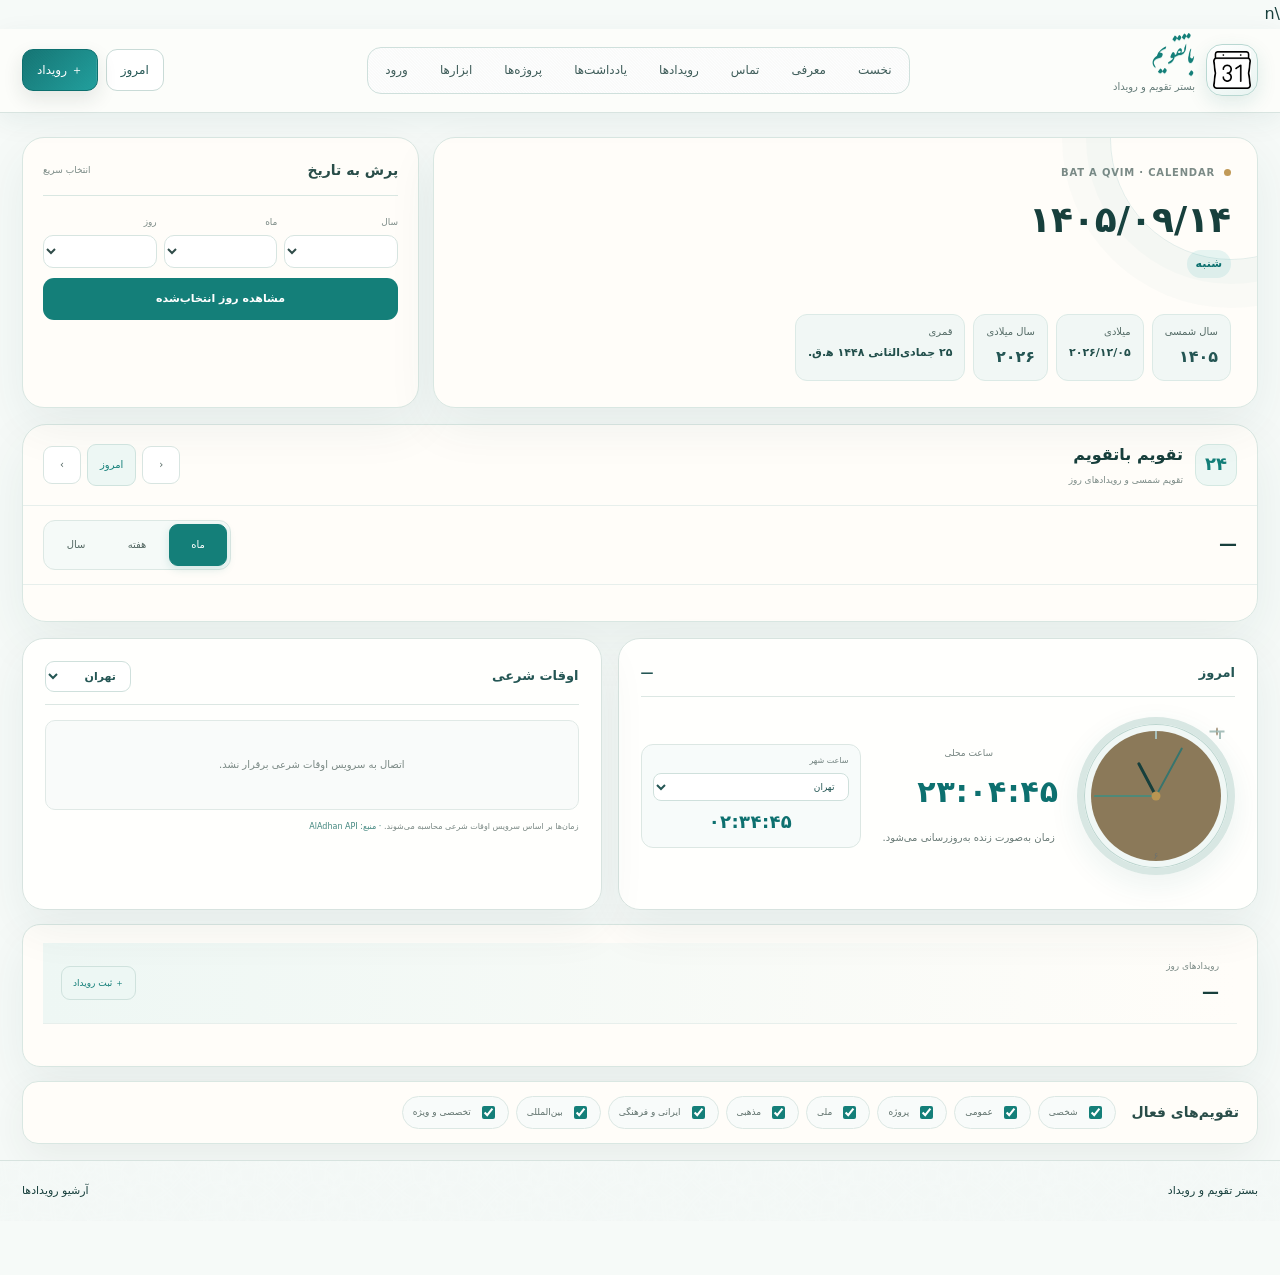
==== commit ee6d36db: "Restore proven homepage layout styling without changing calendar engine" ====
--- a/index.html
+++ b/index.html
@@ -7,7 +7,199 @@
 <meta name="description" content="تقویم شمسی باتقویم برای مشاهده تاریخ، رویدادها و برنامه‌ریزی.">
 <meta name="theme-color" content="#147f79">
 <link rel="icon" href="assets/images/logo.png" type="image/png">
-<link rel="stylesheet" href="assets/css/app.css"></head>
+<link rel="stylesheet" href="assets/css/app.css">\n<style>
+
+  :root{
+    --bg:#fffdf9; --card:#ffffff; --line:#d9e7e2; --line-soft:#e7efec;
+    --ink:#173f3c; --ink-2:#294d49; --muted:#7b8a86; --brand:#147f79;
+    --brand-soft:#edf7f4; --gold:#c19a58; --danger:#a26d62;
+    --shadow:0 18px 50px rgba(30,76,68,.07);
+  }
+  *{box-sizing:border-box}
+  body{margin:0;font-family:system-ui,-apple-system,"Segoe UI",Tahoma,sans-serif;background:#f6faf8;color:var(--ink)}
+  button{font:inherit;cursor:pointer}
+
+  /* ---------- Layout ---------- */
+  .home-new{max-width:1320px;margin:0 auto;padding:24px 22px 54px}
+
+  /* ---------- Hero ---------- */
+  .home-hero{display:grid;grid-template-columns:minmax(0,1.35fr) minmax(300px,.65fr);
+             gap:14px;margin-bottom:16px}
+  .hero-date,.hero-tools{border:1px solid var(--line);border-radius:22px;background:var(--bg);box-shadow:var(--shadow)}
+  .hero-date{position:relative;overflow:hidden;padding:26px}
+  .hero-date:before{content:"";position:absolute;width:240px;height:240px;border:1px solid rgba(20,127,121,.12);
+                    border-radius:50%;inset-inline-start:-95px;top:-120px;
+                    box-shadow:0 0 0 24px rgba(20,127,121,.025),0 0 0 48px rgba(20,127,121,.02)}
+  .hero-kicker{display:flex;align-items:center;gap:9px;color:var(--muted);font-size:10px;font-weight:800;letter-spacing:.08em}
+  .hero-kicker i{width:7px;height:7px;border-radius:50%;background:var(--gold);display:block}
+  .hero-date h1{margin:16px 0 4px;font-size:36px;line-height:1.2;color:var(--ink)}
+  .hero-date .weekday{display:block;color:var(--brand);font-size:14px;font-weight:800;margin-bottom:18px}
+  .hero-date-grid{display:flex;flex-wrap:wrap;gap:8px}
+  .hero-date-grid span{padding:8px 12px;border-radius:12px;background:#f1f7f5;border:1px solid #dceae6;
+                       color:#536a65;font-size:10px}
+  .hero-date-grid b{color:#224f4b;font-size:11px}
+
+  .hero-tools{padding:20px}
+  .hero-tools-head{display:flex;justify-content:space-between;align-items:center;margin-bottom:12px}
+  .hero-tools-head b{font-size:14px;color:var(--ink-2)}
+  .hero-tools-head small{font-size:9px;color:var(--muted)}
+  .quick-date{display:grid;grid-template-columns:repeat(3,1fr);gap:7px;margin-bottom:10px}
+  .quick-date label{font-size:9px;color:var(--muted)}
+  .quick-date select{width:100%;margin-top:5px;padding:9px 7px;border:1px solid #d7e5e1;border-radius:10px;
+                     background:#fff;color:#304c49;font:inherit;font-size:10px}
+  .hero-tools .primary-action{width:100%;padding:11px;border:0;border-radius:11px;background:var(--brand);
+                              color:#fff;font-weight:800}
+
+  /* ---------- Calendar shell ---------- */
+  .calendar-card{border:1px solid var(--line);border-radius:24px;background:rgba(255,253,249,.96);
+                  box-shadow:0 20px 55px rgba(30,76,68,.075);overflow:hidden}
+  .calendar-top{padding:16px 20px;border-bottom:1px solid var(--line-soft);
+                display:flex;align-items:center;justify-content:space-between;gap:15px;flex-wrap:wrap}
+  .calendar-heading{display:flex;align-items:center;gap:12px}
+  .calendar-heading .mark{width:42px;height:42px;border-radius:13px;background:var(--brand-soft);
+                          border:1px solid #d4e8e2;display:grid;place-items:center;color:var(--brand);font-size:18px;font-weight:800}
+  .calendar-heading b{display:block;font-size:16px;color:var(--ink)}
+  .calendar-heading small{display:block;margin-top:3px;font-size:9px;color:var(--muted)}
+  .calendar-actions{display:flex;align-items:center;gap:6px}
+  .calendar-actions button,.views button{border:1px solid #d8e5e1;background:#fff;color:#536762;
+                                         border-radius:9px;padding:8px 11px;font-size:10px}
+  .calendar-actions button:hover,.views button:hover{border-color:#9fc8c1;color:var(--brand)}
+  .calendar-actions .today{background:var(--brand-soft);color:var(--brand);border-color:#cfe3de}
+
+  .calendar-nav-title{padding:14px 20px;display:flex;align-items:center;justify-content:space-between;
+                      gap:10px;border-bottom:1px solid var(--line-soft);flex-wrap:wrap}
+  .month-title button{border:0;background:transparent;color:var(--ink);font-weight:900;font-size:17px;padding:4px 0}
+  .views{display:flex;gap:3px;padding:3px;border:1px solid #dce8e4;border-radius:12px;background:#f5faf8}
+  .views button{min-width:58px;border-color:transparent;background:transparent}
+  .views button.active{background:var(--brand);border-color:var(--brand);color:#fff;box-shadow:0 3px 10px rgba(20,127,121,.16)}
+
+  .home-calendar-body{padding:15px 18px 21px}
+  .home-calendar-body:has(.week-grid){overflow-x:auto;scrollbar-width:thin}
+  .home-calendar-body:has(.year-grid){background:linear-gradient(180deg,rgba(250,252,250,.35),transparent)}
+
+  /* ---------- Month view ---------- */
+  .month-grid{display:grid;grid-template-columns:repeat(7,minmax(0,1fr));gap:6px}
+  .month-weekdays{display:grid;grid-template-columns:repeat(7,minmax(0,1fr));gap:6px;margin-bottom:7px}
+  .month-weekdays span{text-align:center;font-size:10px;font-weight:850;color:var(--muted);padding:3px 0}
+  .month-cell{min-height:92px;border:1px solid var(--line-soft);border-radius:13px;background:#fff;
+              padding:8px;display:flex;flex-direction:column;gap:5px;position:relative;cursor:pointer;
+              transition:transform .16s ease,border-color .16s ease,box-shadow .16s ease}
+  .month-cell:hover{transform:translateY(-1px);border-color:#c8ddd8;box-shadow:0 7px 18px rgba(30,76,68,.045)}
+  .month-cell .d{font-size:13px;font-weight:900;color:var(--ink-2)}
+  .month-cell .ev{font-size:8px;line-height:1.55;color:#765b31;background:#faf2e1;border-radius:7px;
+                  padding:3px 5px;overflow:hidden;text-overflow:ellipsis;white-space:nowrap;border:1px solid #eee1c9}
+  .month-cell.is-today{border-color:#80bcb4;background:linear-gradient(180deg,#f0faf7,#fff)}
+  .month-cell.is-today .d{color:var(--brand)}
+  .month-cell.has-event{border-color:#e5d8bc}
+  .month-cell.pad{background:#f8fbfa;border-style:dashed;opacity:.48;cursor:default;box-shadow:none;transform:none}
+
+  /* ---------- Week view ---------- */
+  .week-grid{display:grid;grid-template-columns:repeat(7,minmax(128px,1fr));gap:7px;min-width:900px}
+  .week-day{border:1px solid var(--line-soft);border-radius:15px;background:#fff;padding:11px;min-height:210px;
+            transition:transform .18s ease,border-color .18s ease,box-shadow .18s ease}
+  .week-day:hover{transform:translateY(-2px);border-color:#c8ddd8;box-shadow:0 8px 22px rgba(30,76,68,.055)}
+  .week-day .wd{font-size:10px;color:var(--muted);margin-bottom:5px;font-weight:800}
+  .week-day .wn{font-size:17px;font-weight:900;color:var(--ink-2);display:flex;align-items:baseline;gap:5px}
+  .week-day .wn small{font-weight:700}
+  .week-day.is-today{border-color:#80bcb4;background:linear-gradient(180deg,#f0faf7,#fff)}
+  .week-day.is-today .wd,.week-day.is-today .wn{color:var(--brand)}
+  .week-day .ev{margin-top:7px;font-size:9px;line-height:1.6;background:#faf2e1;color:#765b31;border-radius:8px;padding:5px 7px;border:1px solid #eee1c9}
+
+  /* ---------- Year view ---------- */
+  .year-grid{display:grid;grid-template-columns:repeat(3,minmax(0,1fr));gap:15px}
+  .year-month{border:1px solid var(--line);border-radius:17px;background:linear-gradient(180deg,#fffefa,#fbfdfc);
+              padding:13px;box-shadow:0 8px 24px rgba(30,76,68,.045);transition:transform .18s ease,box-shadow .18s ease}
+  .year-month:hover{transform:translateY(-2px);box-shadow:0 12px 28px rgba(30,76,68,.07)}
+  .year-month>header{display:flex;align-items:center;justify-content:space-between;
+                     margin-bottom:8px;padding-bottom:6px;border-bottom:1px solid var(--line-soft)}
+  .year-month>header h3{margin:0;font-size:14px;color:var(--ink)}
+  .year-month>header small{font-size:9px;color:var(--muted)}
+  .mini-weekdays{display:grid;grid-template-columns:repeat(7,1fr);gap:3px;margin-bottom:4px}
+  .mini-weekdays span{text-align:center;font-size:9px;color:var(--muted);font-weight:800}
+  .mini-days{display:grid;grid-template-columns:repeat(7,1fr);gap:3px}
+  .mini-days span,.mini-days button{min-height:26px;border:0;background:transparent;text-align:center;
+                                    font-size:10px;padding:3px 1px;border-radius:6px;color:#697873}
+  .mini-days button:hover{background:#e8f5f1;color:var(--brand)}
+  .mini-days .is-today{background:var(--brand);color:#fff;font-weight:900}
+  .mini-days .has-event{color:#98733d;font-weight:900;background:#faf2e1}
+  .mini-days .pad{opacity:.3}
+
+  /* ---------- Selected day ---------- */
+  .selected-day-card{margin-top:14px;border:1px solid var(--line);border-radius:18px;background:var(--bg);
+                     box-shadow:var(--shadow);overflow:hidden}
+  .selected-day-head{display:flex;align-items:center;justify-content:space-between;gap:12px;
+                     padding:15px 18px;border-bottom:1px solid var(--line-soft);
+                     background:linear-gradient(90deg,#eef7f4,var(--bg))}
+  .selected-day-head span{display:block;color:var(--muted);font-size:9px;margin-bottom:3px}
+  .selected-day-head h2{margin:0;color:var(--ink);font-size:17px}
+  .day-add{border:1px solid #cfe2dd;background:var(--brand-soft);color:var(--brand);
+           border-radius:9px;padding:8px 11px;font-size:9px}
+  .day-add:hover{background:#e2f1ed}
+  .selected-day-events{display:grid;grid-template-columns:repeat(2,minmax(0,1fr));gap:8px;padding:12px 14px}
+  .selected-day-events .event-item{position:relative;min-height:64px;padding:12px 13px;
+    border:1px solid var(--line-soft);border-radius:12px;background:#fff}
+  .selected-day-events .event-item b{display:block;font-size:11px;color:var(--ink-2)}
+  .selected-day-events .event-item small{display:block;margin-top:3px;color:var(--muted);font-size:9px}
+  .selected-day-events .official-event{background:#fcfaf4;border-color:#e7dcc4}
+  .selected-day-events .event-item>button{position:absolute;inset-inline-start:8px;top:7px;border:0;
+    background:transparent;color:var(--danger);font-size:14px}
+  .selected-day-events .empty{grid-column:1/-1;padding:20px;text-align:center;color:var(--muted);
+    font-size:10px;border:1px dashed #cbded9;border-radius:11px;background:#fbfdfc}
+
+  /* ---------- Modal ---------- */
+  .modal{position:fixed;inset:0;background:rgba(20,50,45,.45);display:grid;place-items:center;z-index:100;padding:16px}
+  .modal[hidden]{display:none}
+  .modal-card{width:min(420px,100%);background:#fff;border-radius:18px;padding:20px;position:relative;
+              box-shadow:0 24px 60px rgba(20,50,45,.25)}
+  .modal-card h2{margin:0 0 14px;font-size:16px;color:var(--ink)}
+  .modal-card .close{position:absolute;inset-inline-end:12px;top:10px;border:0;background:transparent;
+                     font-size:20px;color:var(--muted)}
+  .modal-card form{display:grid;gap:10px}
+  .modal-card label{display:grid;gap:5px;font-size:10px;color:var(--muted)}
+  .modal-card input,.modal-card select,.modal-card textarea{border:1px solid #d8e5e1;border-radius:9px;
+    padding:9px 10px;font:inherit;font-size:11px;color:var(--ink-2);background:#fff}
+  .modal-card .save{border:0;border-radius:10px;padding:11px;background:var(--brand);color:#fff;font-weight:800;margin-top:4px}
+
+  /* ---------- Filters + footer ---------- */
+  .home-filters{display:flex;align-items:center;gap:16px;flex-wrap:wrap;
+    border:1px solid var(--line);border-radius:16px;background:var(--bg);padding:14px 18px;margin-top:14px}
+  .home-filters h2{margin:0;color:var(--ink-2);font-size:14px;white-space:nowrap}
+  .filter-strip{display:flex;flex:1;flex-wrap:wrap;gap:7px}
+  .home-filters label{display:flex;align-items:center;gap:7px;padding:6px 10px;border:1px solid #dce8e4;
+    border-radius:99px;background:#f8fbfa;font-size:9px;color:#5f716c}
+  .home-filters input{accent-color:var(--brand)}
+  .home-footer{display:flex;justify-content:space-between;align-items:center;margin-top:14px;
+    padding:14px 4px;color:var(--muted);font-size:9px}
+  .home-footer a{color:var(--brand);text-decoration:none}
+
+  /* ---------- Responsive ---------- */
+  @media(max-width:900px){
+    .home-hero{grid-template-columns:1fr}
+    .year-grid{grid-template-columns:repeat(2,minmax(0,1fr))}
+    .topbar nav{display:none}
+  }
+  @media(max-width:700px){
+    .year-grid{grid-template-columns:1fr}
+    .selected-day-events{grid-template-columns:1fr}
+    .month-cell{min-height:70px;padding:7px}
+    .month-cell .ev{font-size:7px}
+    .home-calendar-body:has(.week-grid){padding-inline:10px}
+  }
+  @media(max-width:600px){
+    .home-new{padding:16px 11px 40px}
+    .hero-date{padding:20px}
+    .hero-date h1{font-size:28px}
+    .calendar-top,.calendar-nav-title{padding:12px}
+    .home-calendar-body{padding:10px}
+    .quick-date{grid-template-columns:1fr 1fr 1fr;gap:5px}
+  }
+
+/* HOMEPAGE FINAL HEADER ALIGNMENT */
+.topbar{width:100%;padding-inline:max(22px,calc((100vw - 1320px)/2 + 22px));margin:0;gap:24px}
+.topbar .brand{margin-left:0;flex:0 0 auto}.topbar nav{flex:0 1 auto;margin-inline:auto;max-width:100%}.top-actions{flex:0 0 auto}
+@media(max-width:900px){.topbar{padding-inline:4%}.topbar nav{margin-inline:0}}
+</style>
+</head>
 <body >
 
 <header class="topbar">
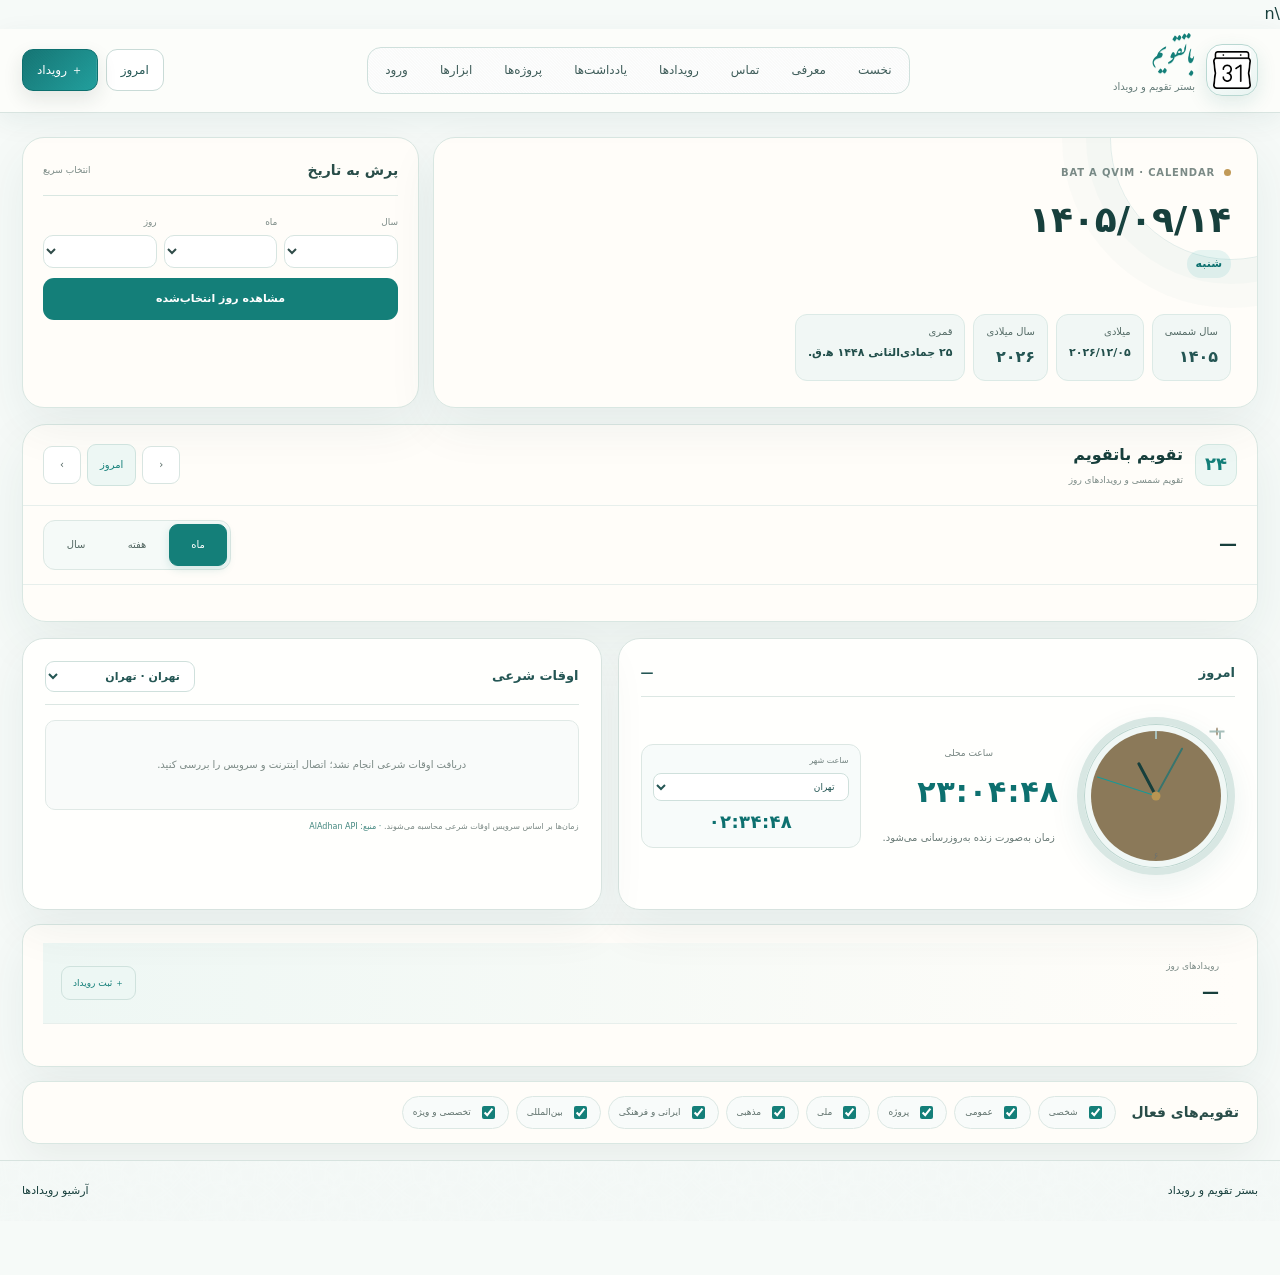
==== commit f21915e5: "اتصال فهرست همه استان‌ها به باکس اوقات شرعی" ====
--- a/index.html
+++ b/index.html
@@ -351,7 +351,8 @@
 
 <!-- ساعت و اوقات شرعی (اختیاری؛ از فایل خودتان استفاده کنید) -->
 <script src="assets/js/app.js?v=20261002-6"></script>
-<script src="assets/js/home-tools.js"></script>
+<script src="assets/data/iran-provinces.js"></script>
+<script src="assets/js/home-tools.js?v=20261002-9"></script>
 <script src="assets/js/site.js?v=20261002-3"></script>
 </body>
 </html>
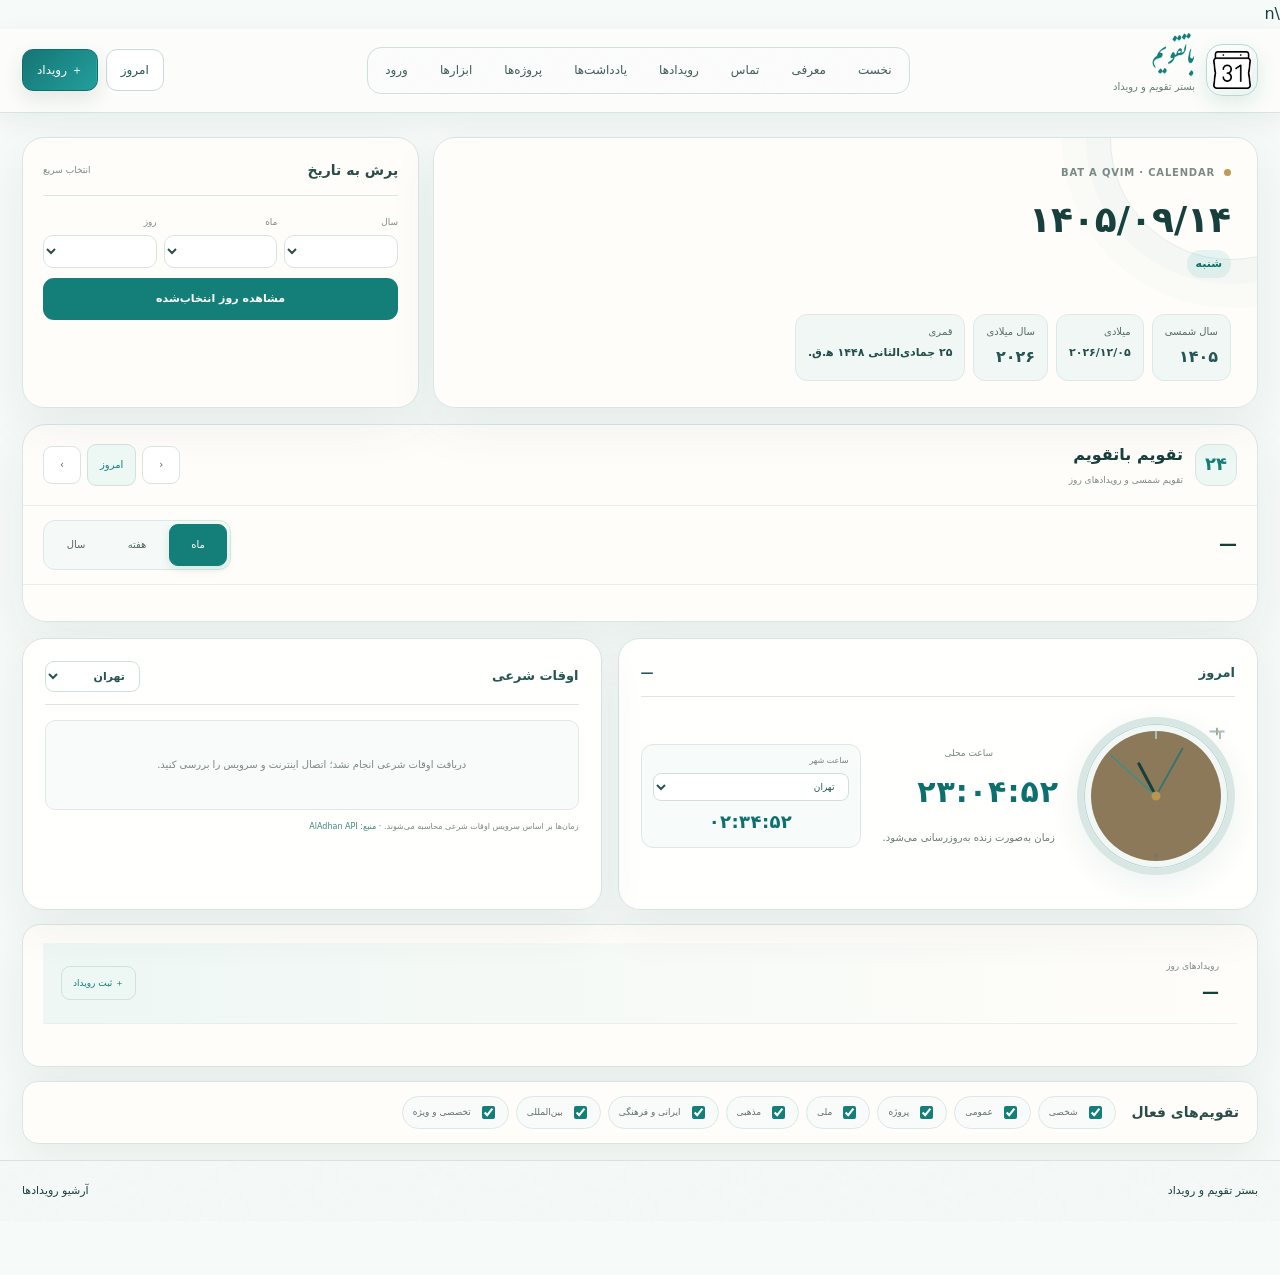
==== commit 0a1f6eaa: "refresh calendar and prayer scripts" ====
--- a/index.html
+++ b/index.html
@@ -350,9 +350,9 @@
 
 
 <!-- ساعت و اوقات شرعی (اختیاری؛ از فایل خودتان استفاده کنید) -->
-<script src="assets/js/app.js?v=20261002-6"></script>
+<script src="assets/js/app.js?v=20261002-11"></script>
 <script src="assets/data/iran-provinces.js"></script>
-<script src="assets/js/home-tools.js?v=20261002-9"></script>
+<script src="assets/js/home-tools.js?v=20261002-10"></script>
 <script src="assets/js/site.js?v=20261002-3"></script>
 </body>
 </html>
--- a/assets/css/app.css
+++ b/assets/css/app.css
@@ -445,3 +445,18 @@
 @media(max-width:1000px){.home-hero{grid-template-columns:1fr}.today-dashboard{grid-template-columns:1fr}.hero-date-grid{grid-template-columns:repeat(2,1fr)}}
 @media(max-width:700px){.home-new{padding:14px 3% 0}.calendar-top{align-items:flex-start;flex-direction:column}.calendar-actions{width:100%;justify-content:space-between}.calendar-nav-title{align-items:flex-start;flex-direction:column}.home-calendar-body{padding:0 10px 10px}.home-calendar-body .month-grid{min-width:680px}.hero-date,.hero-tools,.calendar-card,.selected-day-card,.home-filters{border-radius:15px}.hero-date,.hero-tools{padding:17px}.hero-date h1{font-size:25px}.hero-date-grid{gap:6px}.hero-date-grid span{padding:8px 6px}.today-dashboard{margin-top:12px}.home-new>footer{margin-left:-3%;margin-right:-3%;padding:18px 3%}}
 @media(max-width:430px){.hero-date-grid{grid-template-columns:1fr 1fr}.quick-date{grid-template-columns:1fr}.selected-day-head{align-items:flex-start;flex-direction:column}.day-add{width:100%}}
+
+/* TOOLS EXTENSION — prayer, related dates, countdown, today and qibla */
+.tools-grid-expanded{margin-top:18px}
+.tool-card-wide{grid-column:1/-1}
+.tool-card select,.tool-card input{width:100%}
+.tool-inline-value{display:flex;align-items:center;min-height:46px;padding:10px 13px;border:1px solid var(--line,#d9e7e2);border-radius:12px;background:#fbfdfc;font-size:14px;color:var(--ink,#173f3c)}
+.tool-card .prayer-grid{margin-top:14px}
+.tool-card .prayer-source{display:block;margin-top:12px;line-height:1.8;color:var(--muted,#7b8a86)}
+.today-tool{display:grid;gap:6px;padding:18px;margin:14px 0;border:1px solid var(--line,#d9e7e2);border-radius:14px;background:linear-gradient(180deg,#fbfdfc,#f6faf8)}
+.today-tool b{font-size:25px;color:var(--ink,#173f3c)}
+.today-tool span{font-weight:700;color:var(--brand,#147f79)}
+.today-tool small{line-height:1.9;color:var(--muted,#7b8a86)}
+.qibla-result{display:grid;gap:6px;margin-top:14px;padding:15px;border:1px solid var(--line,#d9e7e2);border-radius:14px;background:#fbfdfc;color:var(--ink-2,#294d49);line-height:1.9}
+.qibla-result strong{font-size:17px}.qibla-result span{color:var(--muted,#7b8a86)}
+@media(max-width:760px){.tool-card-wide{grid-column:auto}.tools-grid-expanded{margin-top:12px}}
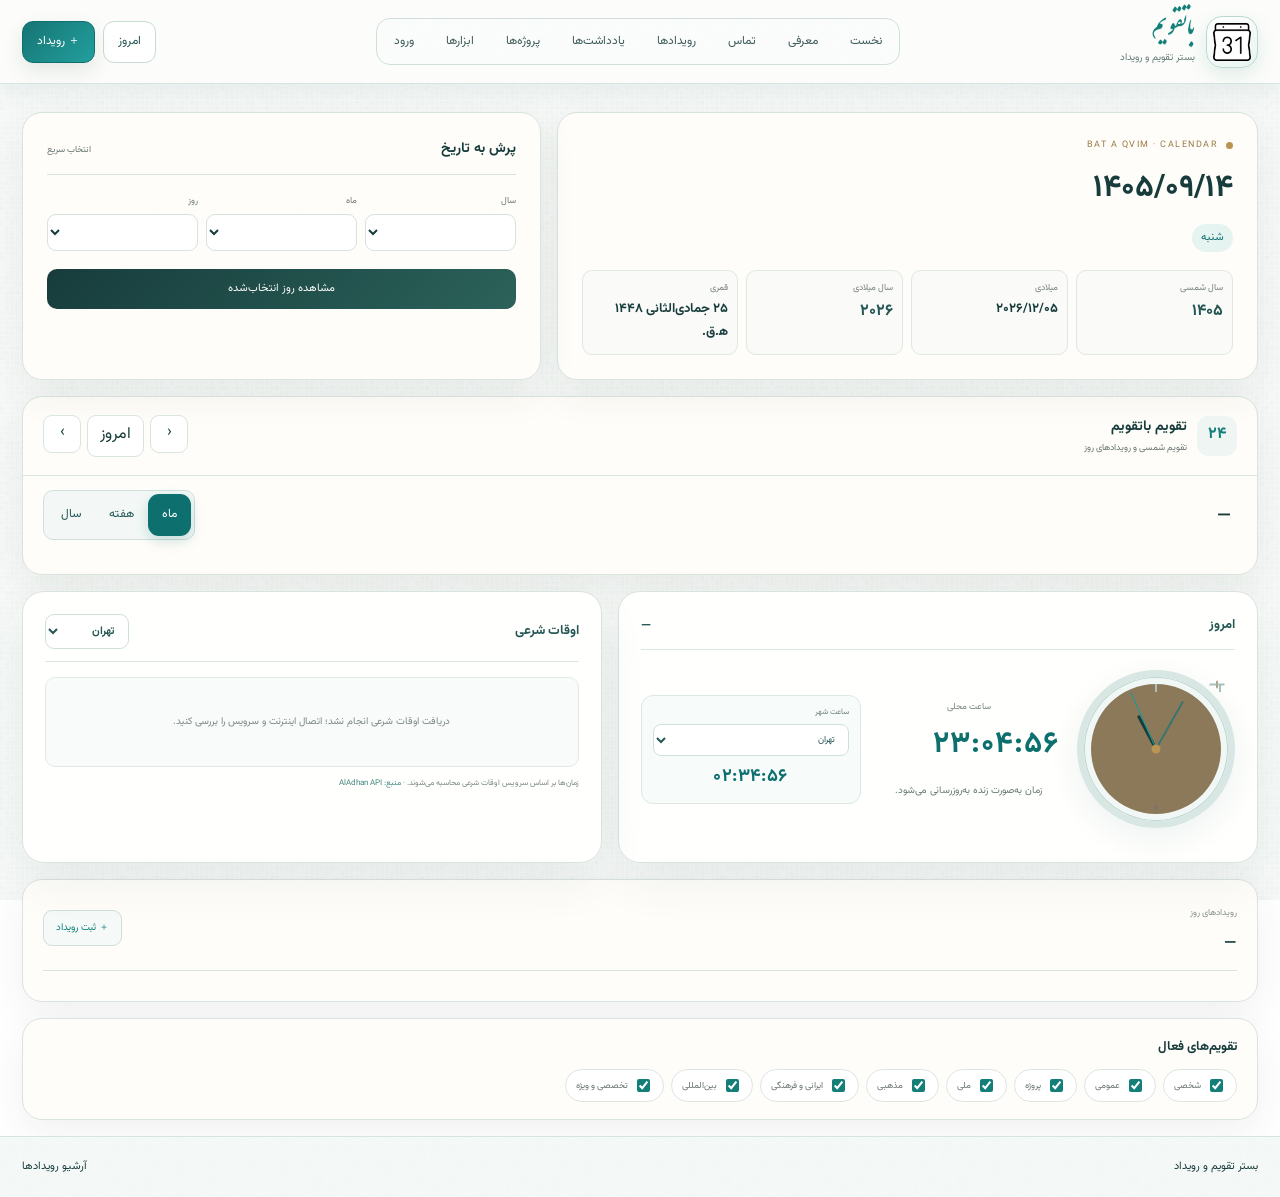
==== commit d953de88: "remove homepage inline CSS conflict and use shared stylesheet" ====
--- a/index.html
+++ b/index.html
@@ -7,198 +7,7 @@
 <meta name="description" content="تقویم شمسی باتقویم برای مشاهده تاریخ، رویدادها و برنامه‌ریزی.">
 <meta name="theme-color" content="#147f79">
 <link rel="icon" href="assets/images/logo.png" type="image/png">
-<link rel="stylesheet" href="assets/css/app.css">\n<style>
-
-  :root{
-    --bg:#fffdf9; --card:#ffffff; --line:#d9e7e2; --line-soft:#e7efec;
-    --ink:#173f3c; --ink-2:#294d49; --muted:#7b8a86; --brand:#147f79;
-    --brand-soft:#edf7f4; --gold:#c19a58; --danger:#a26d62;
-    --shadow:0 18px 50px rgba(30,76,68,.07);
-  }
-  *{box-sizing:border-box}
-  body{margin:0;font-family:system-ui,-apple-system,"Segoe UI",Tahoma,sans-serif;background:#f6faf8;color:var(--ink)}
-  button{font:inherit;cursor:pointer}
-
-  /* ---------- Layout ---------- */
-  .home-new{max-width:1320px;margin:0 auto;padding:24px 22px 54px}
-
-  /* ---------- Hero ---------- */
-  .home-hero{display:grid;grid-template-columns:minmax(0,1.35fr) minmax(300px,.65fr);
-             gap:14px;margin-bottom:16px}
-  .hero-date,.hero-tools{border:1px solid var(--line);border-radius:22px;background:var(--bg);box-shadow:var(--shadow)}
-  .hero-date{position:relative;overflow:hidden;padding:26px}
-  .hero-date:before{content:"";position:absolute;width:240px;height:240px;border:1px solid rgba(20,127,121,.12);
-                    border-radius:50%;inset-inline-start:-95px;top:-120px;
-                    box-shadow:0 0 0 24px rgba(20,127,121,.025),0 0 0 48px rgba(20,127,121,.02)}
-  .hero-kicker{display:flex;align-items:center;gap:9px;color:var(--muted);font-size:10px;font-weight:800;letter-spacing:.08em}
-  .hero-kicker i{width:7px;height:7px;border-radius:50%;background:var(--gold);display:block}
-  .hero-date h1{margin:16px 0 4px;font-size:36px;line-height:1.2;color:var(--ink)}
-  .hero-date .weekday{display:block;color:var(--brand);font-size:14px;font-weight:800;margin-bottom:18px}
-  .hero-date-grid{display:flex;flex-wrap:wrap;gap:8px}
-  .hero-date-grid span{padding:8px 12px;border-radius:12px;background:#f1f7f5;border:1px solid #dceae6;
-                       color:#536a65;font-size:10px}
-  .hero-date-grid b{color:#224f4b;font-size:11px}
-
-  .hero-tools{padding:20px}
-  .hero-tools-head{display:flex;justify-content:space-between;align-items:center;margin-bottom:12px}
-  .hero-tools-head b{font-size:14px;color:var(--ink-2)}
-  .hero-tools-head small{font-size:9px;color:var(--muted)}
-  .quick-date{display:grid;grid-template-columns:repeat(3,1fr);gap:7px;margin-bottom:10px}
-  .quick-date label{font-size:9px;color:var(--muted)}
-  .quick-date select{width:100%;margin-top:5px;padding:9px 7px;border:1px solid #d7e5e1;border-radius:10px;
-                     background:#fff;color:#304c49;font:inherit;font-size:10px}
-  .hero-tools .primary-action{width:100%;padding:11px;border:0;border-radius:11px;background:var(--brand);
-                              color:#fff;font-weight:800}
-
-  /* ---------- Calendar shell ---------- */
-  .calendar-card{border:1px solid var(--line);border-radius:24px;background:rgba(255,253,249,.96);
-                  box-shadow:0 20px 55px rgba(30,76,68,.075);overflow:hidden}
-  .calendar-top{padding:16px 20px;border-bottom:1px solid var(--line-soft);
-                display:flex;align-items:center;justify-content:space-between;gap:15px;flex-wrap:wrap}
-  .calendar-heading{display:flex;align-items:center;gap:12px}
-  .calendar-heading .mark{width:42px;height:42px;border-radius:13px;background:var(--brand-soft);
-                          border:1px solid #d4e8e2;display:grid;place-items:center;color:var(--brand);font-size:18px;font-weight:800}
-  .calendar-heading b{display:block;font-size:16px;color:var(--ink)}
-  .calendar-heading small{display:block;margin-top:3px;font-size:9px;color:var(--muted)}
-  .calendar-actions{display:flex;align-items:center;gap:6px}
-  .calendar-actions button,.views button{border:1px solid #d8e5e1;background:#fff;color:#536762;
-                                         border-radius:9px;padding:8px 11px;font-size:10px}
-  .calendar-actions button:hover,.views button:hover{border-color:#9fc8c1;color:var(--brand)}
-  .calendar-actions .today{background:var(--brand-soft);color:var(--brand);border-color:#cfe3de}
-
-  .calendar-nav-title{padding:14px 20px;display:flex;align-items:center;justify-content:space-between;
-                      gap:10px;border-bottom:1px solid var(--line-soft);flex-wrap:wrap}
-  .month-title button{border:0;background:transparent;color:var(--ink);font-weight:900;font-size:17px;padding:4px 0}
-  .views{display:flex;gap:3px;padding:3px;border:1px solid #dce8e4;border-radius:12px;background:#f5faf8}
-  .views button{min-width:58px;border-color:transparent;background:transparent}
-  .views button.active{background:var(--brand);border-color:var(--brand);color:#fff;box-shadow:0 3px 10px rgba(20,127,121,.16)}
-
-  .home-calendar-body{padding:15px 18px 21px}
-  .home-calendar-body:has(.week-grid){overflow-x:auto;scrollbar-width:thin}
-  .home-calendar-body:has(.year-grid){background:linear-gradient(180deg,rgba(250,252,250,.35),transparent)}
-
-  /* ---------- Month view ---------- */
-  .month-grid{display:grid;grid-template-columns:repeat(7,minmax(0,1fr));gap:6px}
-  .month-weekdays{display:grid;grid-template-columns:repeat(7,minmax(0,1fr));gap:6px;margin-bottom:7px}
-  .month-weekdays span{text-align:center;font-size:10px;font-weight:850;color:var(--muted);padding:3px 0}
-  .month-cell{min-height:92px;border:1px solid var(--line-soft);border-radius:13px;background:#fff;
-              padding:8px;display:flex;flex-direction:column;gap:5px;position:relative;cursor:pointer;
-              transition:transform .16s ease,border-color .16s ease,box-shadow .16s ease}
-  .month-cell:hover{transform:translateY(-1px);border-color:#c8ddd8;box-shadow:0 7px 18px rgba(30,76,68,.045)}
-  .month-cell .d{font-size:13px;font-weight:900;color:var(--ink-2)}
-  .month-cell .ev{font-size:8px;line-height:1.55;color:#765b31;background:#faf2e1;border-radius:7px;
-                  padding:3px 5px;overflow:hidden;text-overflow:ellipsis;white-space:nowrap;border:1px solid #eee1c9}
-  .month-cell.is-today{border-color:#80bcb4;background:linear-gradient(180deg,#f0faf7,#fff)}
-  .month-cell.is-today .d{color:var(--brand)}
-  .month-cell.has-event{border-color:#e5d8bc}
-  .month-cell.pad{background:#f8fbfa;border-style:dashed;opacity:.48;cursor:default;box-shadow:none;transform:none}
-
-  /* ---------- Week view ---------- */
-  .week-grid{display:grid;grid-template-columns:repeat(7,minmax(128px,1fr));gap:7px;min-width:900px}
-  .week-day{border:1px solid var(--line-soft);border-radius:15px;background:#fff;padding:11px;min-height:210px;
-            transition:transform .18s ease,border-color .18s ease,box-shadow .18s ease}
-  .week-day:hover{transform:translateY(-2px);border-color:#c8ddd8;box-shadow:0 8px 22px rgba(30,76,68,.055)}
-  .week-day .wd{font-size:10px;color:var(--muted);margin-bottom:5px;font-weight:800}
-  .week-day .wn{font-size:17px;font-weight:900;color:var(--ink-2);display:flex;align-items:baseline;gap:5px}
-  .week-day .wn small{font-weight:700}
-  .week-day.is-today{border-color:#80bcb4;background:linear-gradient(180deg,#f0faf7,#fff)}
-  .week-day.is-today .wd,.week-day.is-today .wn{color:var(--brand)}
-  .week-day .ev{margin-top:7px;font-size:9px;line-height:1.6;background:#faf2e1;color:#765b31;border-radius:8px;padding:5px 7px;border:1px solid #eee1c9}
-
-  /* ---------- Year view ---------- */
-  .year-grid{display:grid;grid-template-columns:repeat(3,minmax(0,1fr));gap:15px}
-  .year-month{border:1px solid var(--line);border-radius:17px;background:linear-gradient(180deg,#fffefa,#fbfdfc);
-              padding:13px;box-shadow:0 8px 24px rgba(30,76,68,.045);transition:transform .18s ease,box-shadow .18s ease}
-  .year-month:hover{transform:translateY(-2px);box-shadow:0 12px 28px rgba(30,76,68,.07)}
-  .year-month>header{display:flex;align-items:center;justify-content:space-between;
-                     margin-bottom:8px;padding-bottom:6px;border-bottom:1px solid var(--line-soft)}
-  .year-month>header h3{margin:0;font-size:14px;color:var(--ink)}
-  .year-month>header small{font-size:9px;color:var(--muted)}
-  .mini-weekdays{display:grid;grid-template-columns:repeat(7,1fr);gap:3px;margin-bottom:4px}
-  .mini-weekdays span{text-align:center;font-size:9px;color:var(--muted);font-weight:800}
-  .mini-days{display:grid;grid-template-columns:repeat(7,1fr);gap:3px}
-  .mini-days span,.mini-days button{min-height:26px;border:0;background:transparent;text-align:center;
-                                    font-size:10px;padding:3px 1px;border-radius:6px;color:#697873}
-  .mini-days button:hover{background:#e8f5f1;color:var(--brand)}
-  .mini-days .is-today{background:var(--brand);color:#fff;font-weight:900}
-  .mini-days .has-event{color:#98733d;font-weight:900;background:#faf2e1}
-  .mini-days .pad{opacity:.3}
-
-  /* ---------- Selected day ---------- */
-  .selected-day-card{margin-top:14px;border:1px solid var(--line);border-radius:18px;background:var(--bg);
-                     box-shadow:var(--shadow);overflow:hidden}
-  .selected-day-head{display:flex;align-items:center;justify-content:space-between;gap:12px;
-                     padding:15px 18px;border-bottom:1px solid var(--line-soft);
-                     background:linear-gradient(90deg,#eef7f4,var(--bg))}
-  .selected-day-head span{display:block;color:var(--muted);font-size:9px;margin-bottom:3px}
-  .selected-day-head h2{margin:0;color:var(--ink);font-size:17px}
-  .day-add{border:1px solid #cfe2dd;background:var(--brand-soft);color:var(--brand);
-           border-radius:9px;padding:8px 11px;font-size:9px}
-  .day-add:hover{background:#e2f1ed}
-  .selected-day-events{display:grid;grid-template-columns:repeat(2,minmax(0,1fr));gap:8px;padding:12px 14px}
-  .selected-day-events .event-item{position:relative;min-height:64px;padding:12px 13px;
-    border:1px solid var(--line-soft);border-radius:12px;background:#fff}
-  .selected-day-events .event-item b{display:block;font-size:11px;color:var(--ink-2)}
-  .selected-day-events .event-item small{display:block;margin-top:3px;color:var(--muted);font-size:9px}
-  .selected-day-events .official-event{background:#fcfaf4;border-color:#e7dcc4}
-  .selected-day-events .event-item>button{position:absolute;inset-inline-start:8px;top:7px;border:0;
-    background:transparent;color:var(--danger);font-size:14px}
-  .selected-day-events .empty{grid-column:1/-1;padding:20px;text-align:center;color:var(--muted);
-    font-size:10px;border:1px dashed #cbded9;border-radius:11px;background:#fbfdfc}
-
-  /* ---------- Modal ---------- */
-  .modal{position:fixed;inset:0;background:rgba(20,50,45,.45);display:grid;place-items:center;z-index:100;padding:16px}
-  .modal[hidden]{display:none}
-  .modal-card{width:min(420px,100%);background:#fff;border-radius:18px;padding:20px;position:relative;
-              box-shadow:0 24px 60px rgba(20,50,45,.25)}
-  .modal-card h2{margin:0 0 14px;font-size:16px;color:var(--ink)}
-  .modal-card .close{position:absolute;inset-inline-end:12px;top:10px;border:0;background:transparent;
-                     font-size:20px;color:var(--muted)}
-  .modal-card form{display:grid;gap:10px}
-  .modal-card label{display:grid;gap:5px;font-size:10px;color:var(--muted)}
-  .modal-card input,.modal-card select,.modal-card textarea{border:1px solid #d8e5e1;border-radius:9px;
-    padding:9px 10px;font:inherit;font-size:11px;color:var(--ink-2);background:#fff}
-  .modal-card .save{border:0;border-radius:10px;padding:11px;background:var(--brand);color:#fff;font-weight:800;margin-top:4px}
-
-  /* ---------- Filters + footer ---------- */
-  .home-filters{display:flex;align-items:center;gap:16px;flex-wrap:wrap;
-    border:1px solid var(--line);border-radius:16px;background:var(--bg);padding:14px 18px;margin-top:14px}
-  .home-filters h2{margin:0;color:var(--ink-2);font-size:14px;white-space:nowrap}
-  .filter-strip{display:flex;flex:1;flex-wrap:wrap;gap:7px}
-  .home-filters label{display:flex;align-items:center;gap:7px;padding:6px 10px;border:1px solid #dce8e4;
-    border-radius:99px;background:#f8fbfa;font-size:9px;color:#5f716c}
-  .home-filters input{accent-color:var(--brand)}
-  .home-footer{display:flex;justify-content:space-between;align-items:center;margin-top:14px;
-    padding:14px 4px;color:var(--muted);font-size:9px}
-  .home-footer a{color:var(--brand);text-decoration:none}
-
-  /* ---------- Responsive ---------- */
-  @media(max-width:900px){
-    .home-hero{grid-template-columns:1fr}
-    .year-grid{grid-template-columns:repeat(2,minmax(0,1fr))}
-    .topbar nav{display:none}
-  }
-  @media(max-width:700px){
-    .year-grid{grid-template-columns:1fr}
-    .selected-day-events{grid-template-columns:1fr}
-    .month-cell{min-height:70px;padding:7px}
-    .month-cell .ev{font-size:7px}
-    .home-calendar-body:has(.week-grid){padding-inline:10px}
-  }
-  @media(max-width:600px){
-    .home-new{padding:16px 11px 40px}
-    .hero-date{padding:20px}
-    .hero-date h1{font-size:28px}
-    .calendar-top,.calendar-nav-title{padding:12px}
-    .home-calendar-body{padding:10px}
-    .quick-date{grid-template-columns:1fr 1fr 1fr;gap:5px}
-  }
-
-/* HOMEPAGE FINAL HEADER ALIGNMENT */
-.topbar{width:100%;padding-inline:max(22px,calc((100vw - 1320px)/2 + 22px));margin:0;gap:24px}
-.topbar .brand{margin-left:0;flex:0 0 auto}.topbar nav{flex:0 1 auto;margin-inline:auto;max-width:100%}.top-actions{flex:0 0 auto}
-@media(max-width:900px){.topbar{padding-inline:4%}.topbar nav{margin-inline:0}}
-</style>
+<link rel="stylesheet" href="assets/css/app.css?v=20261002-12">
 </head>
 <body >
 
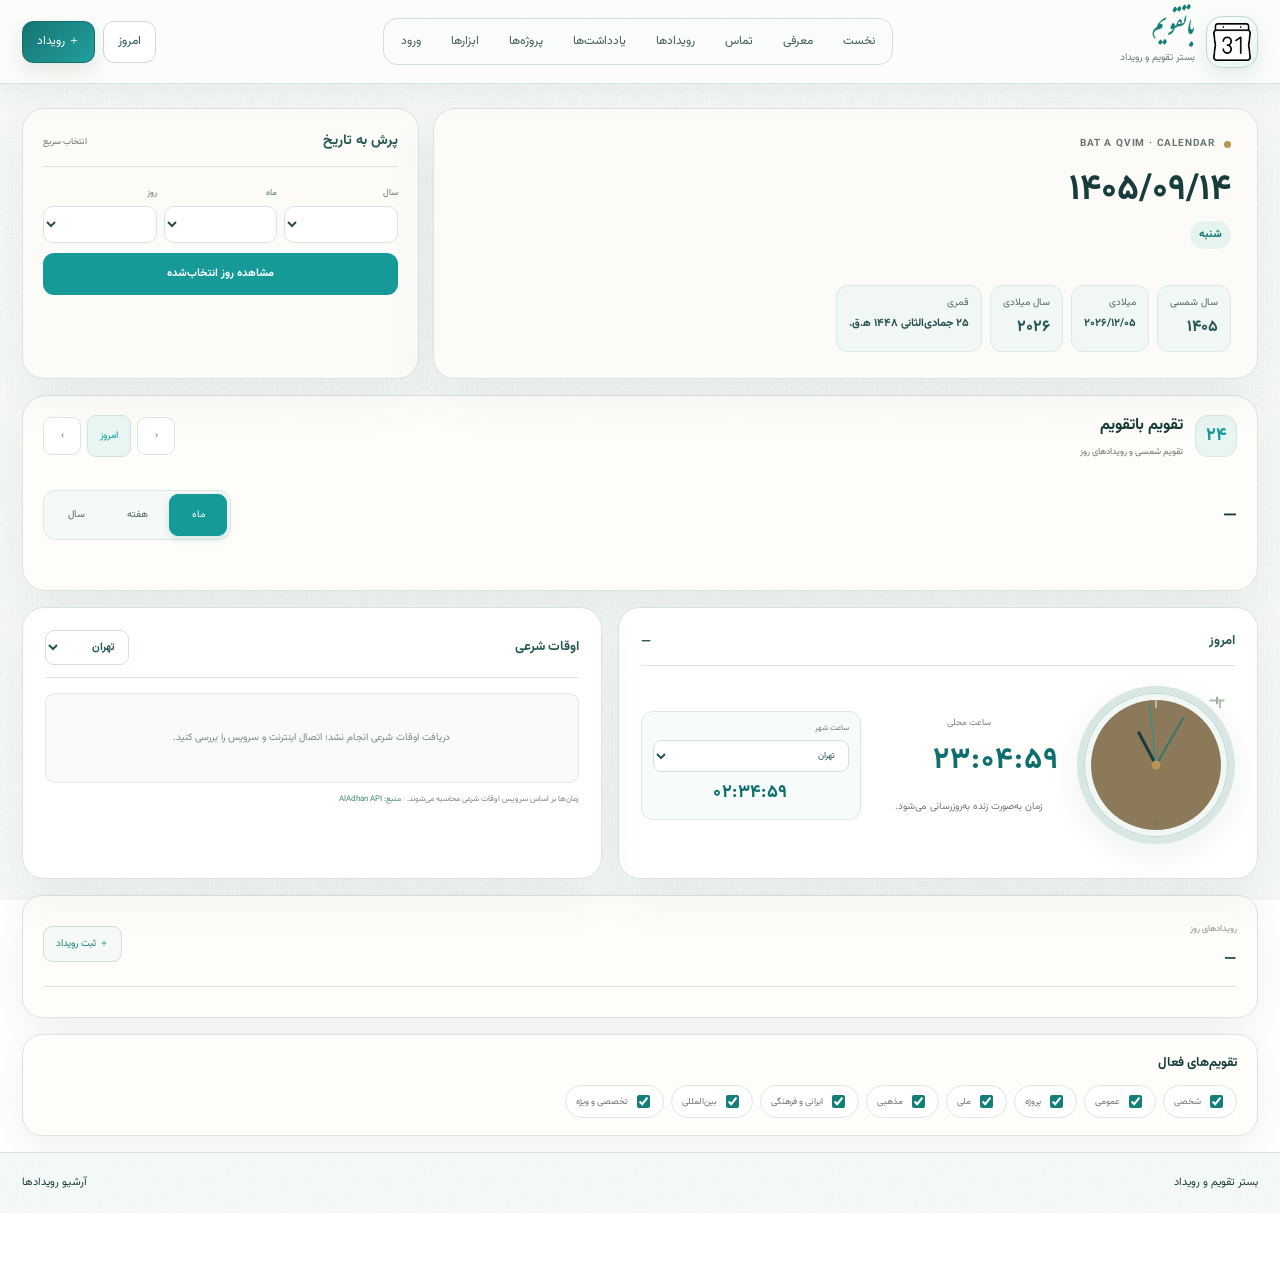
==== commit 15ec77f6: "refresh homepage calendar script cache" ====
--- a/index.html
+++ b/index.html
@@ -159,7 +159,7 @@
 
 
 <!-- ساعت و اوقات شرعی (اختیاری؛ از فایل خودتان استفاده کنید) -->
-<script src="assets/js/app.js?v=20261002-11"></script>
+<script src="assets/js/app.js?v=20261002-12"></script>
 <script src="assets/data/iran-provinces.js"></script>
 <script src="assets/js/home-tools.js?v=20261002-10"></script>
 <script src="assets/js/site.js?v=20261002-3"></script>
--- a/assets/css/app.css
+++ b/assets/css/app.css
@@ -460,3 +460,72 @@
 .qibla-result{display:grid;gap:6px;margin-top:14px;padding:15px;border:1px solid var(--line,#d9e7e2);border-radius:14px;background:#fbfdfc;color:var(--ink-2,#294d49);line-height:1.9}
 .qibla-result strong{font-size:17px}.qibla-result span{color:var(--muted,#7b8a86)}
 @media(max-width:760px){.tool-card-wide{grid-column:auto}.tools-grid-expanded{margin-top:12px}}
+
+/* HOMEPAGE CANONICAL LAYER — single source for homepage layout */
+.home-new{max-width:1320px;margin:0 auto;padding:24px 22px 54px}
+.home-hero{display:grid;grid-template-columns:minmax(0,1.35fr) minmax(300px,.65fr);gap:14px;margin-bottom:16px}
+.hero-date,.hero-tools{border:1px solid var(--line);border-radius:22px;background:var(--paper,#fffdf9);box-shadow:0 18px 50px rgba(30,76,68,.07)}
+.hero-date{position:relative;overflow:hidden;padding:26px}
+.hero-kicker{display:flex;align-items:center;gap:9px;color:var(--muted);font-size:10px;font-weight:800;letter-spacing:.08em}
+.hero-kicker i{width:7px;height:7px;border-radius:50%;background:var(--gold);display:block}
+.hero-date h1{margin:16px 0 4px;font-size:36px;line-height:1.2;color:var(--ink)}
+.hero-date .weekday{display:block;color:var(--turq,#159a98);font-size:14px;font-weight:800;margin-bottom:18px}
+.hero-date-grid{display:flex;flex-wrap:wrap;gap:8px}
+.hero-date-grid span{padding:8px 12px;border-radius:12px;background:#f1f7f5;border:1px solid #dceae6;color:#536a65;font-size:10px}
+.hero-date-grid b{color:#224f4b;font-size:11px}
+.hero-tools{padding:20px}
+.hero-tools-head{display:flex;justify-content:space-between;align-items:center;margin-bottom:12px}
+.hero-tools-head b{font-size:14px;color:var(--ink2)}
+.hero-tools-head small{font-size:9px;color:var(--muted)}
+.quick-date{display:grid;grid-template-columns:repeat(3,1fr);gap:7px;margin-bottom:10px}
+.quick-date label{font-size:9px;color:var(--muted)}
+.quick-date select{width:100%;margin-top:5px;padding:9px 7px;border:1px solid #d7e5e1;border-radius:10px;background:#fff;color:#304c49;font:inherit;font-size:10px}
+.hero-tools .primary-action{width:100%;padding:11px;border:0;border-radius:11px;background:var(--turq,#159a98);color:#fff;font-weight:800}
+.calendar-card{border:1px solid var(--line);border-radius:24px;background:rgba(255,253,249,.96);box-shadow:0 20px 55px rgba(30,76,68,.075);overflow:hidden}
+.calendar-top,.calendar-nav-title{display:flex;align-items:center;justify-content:space-between;gap:15px;flex-wrap:wrap}
+.calendar-top{padding:16px 20px;border-bottom:1px solid var(--line-soft)}
+.calendar-heading{display:flex;align-items:center;gap:12px}
+.calendar-heading .mark{width:42px;height:42px;border-radius:13px;background:var(--turq-soft,#e8f5f2);border:1px solid #d4e8e2;display:grid;place-items:center;color:var(--turq,#159a98);font-size:18px;font-weight:800}
+.calendar-heading b{display:block;font-size:16px;color:var(--ink)}
+.calendar-heading small{display:block;margin-top:3px;font-size:9px;color:var(--muted)}
+.calendar-actions{display:flex;align-items:center;gap:6px}
+.calendar-actions button,.views button{border:1px solid #d8e5e1;background:#fff;color:#536762;border-radius:9px;padding:8px 11px;font-size:10px}
+.calendar-actions .today{background:var(--turq-soft,#e8f5f2);color:var(--turq,#159a98);border-color:#cfe3de}
+.calendar-nav-title{padding:14px 20px;border-bottom:1px solid var(--line-soft)}
+.month-title button{border:0;background:transparent;color:var(--ink);font-weight:900;font-size:17px;padding:4px 0}
+.views{display:flex;gap:3px;padding:3px;border:1px solid #dce8e4;border-radius:12px;background:#f5faf8}
+.views button{min-width:58px;border-color:transparent;background:transparent}
+.views button.active{background:var(--turq,#159a98);border-color:var(--turq,#159a98);color:#fff;box-shadow:0 3px 10px rgba(20,127,121,.16)}
+.home-calendar-body{padding:15px 18px 21px}
+.home-calendar-body:has(.week-grid){overflow-x:auto;scrollbar-width:thin}
+.month-weekdays{display:grid;grid-template-columns:repeat(7,minmax(0,1fr));gap:6px;margin-bottom:7px}
+.month-weekdays span{text-align:center;font-size:10px;font-weight:850;color:var(--muted);padding:3px 0}
+.month-grid{display:grid;grid-template-columns:repeat(7,minmax(0,1fr));gap:6px}
+.month-cell{min-height:92px;border:1px solid var(--line-soft);border-radius:13px;background:#fff;padding:8px;display:flex;flex-direction:column;gap:5px;position:relative;cursor:pointer;transition:transform .16s ease,border-color .16s ease,box-shadow .16s ease}
+.month-cell:hover{transform:translateY(-1px);border-color:#c8ddd8;box-shadow:0 7px 18px rgba(30,76,68,.045)}
+.month-cell .d{font-size:13px;font-weight:900;color:var(--ink2)}
+.month-cell .ev{font-size:8px;line-height:1.55;color:#765b31;background:#faf2e1;border-radius:7px;padding:3px 5px;overflow:hidden;text-overflow:ellipsis;white-space:nowrap;border:1px solid #eee1c9}
+.month-cell.is-today{border-color:#80bcb4;background:linear-gradient(180deg,#f0faf7,#fff)}
+.month-cell.is-today .d{color:var(--turq,#159a98)}
+.month-cell.selected{outline:2px solid #62b9b0;outline-offset:-2px;background:#f2fbf9}
+.month-cell.pad{background:#f8fbfa;border-style:dashed;opacity:.48;cursor:default;box-shadow:none;transform:none}
+.week-grid{display:grid;grid-template-columns:repeat(7,minmax(128px,1fr));gap:7px;min-width:900px}
+.week-day{border:1px solid var(--line-soft);border-radius:15px;background:#fff;padding:11px;min-height:210px;transition:transform .18s ease,border-color .18s ease,box-shadow .18s ease}
+.week-day:hover{transform:translateY(-2px);border-color:#c8ddd8;box-shadow:0 8px 22px rgba(30,76,68,.055)}
+.week-day .wd{font-size:10px;color:var(--muted);margin-bottom:5px;font-weight:800}
+.week-day .wn{font-size:17px;font-weight:900;color:var(--ink2);display:flex;align-items:baseline;gap:5px}
+.week-day .wn small{font-weight:700}
+.week-day.is-today{border-color:#80bcb4;background:linear-gradient(180deg,#f0faf7,#fff)}
+.week-day.is-today .wd,.week-day.is-today .wn{color:var(--turq,#159a98)}
+.week-day .ev{margin-top:7px;font-size:9px;line-height:1.6;background:#faf2e1;color:#765b31;border-radius:8px;padding:5px 7px;border:1px solid #eee1c9}
+@media(max-width:900px){.home-new{padding-inline:4%}.home-hero{grid-template-columns:1fr}.topbar nav{display:none}}
+@media(max-width:700px){.home-new{padding-inline:3%}.month-cell{min-height:70px;padding:7px}.month-cell .ev{font-size:7px}.home-calendar-body:has(.week-grid){padding-inline:10px}}
+@media(max-width:600px){.home-new{padding:16px 3% 40px}.hero-date h1{font-size:29px}.calendar-top,.calendar-nav-title{padding:12px}.home-calendar-body{padding:10px}.month-title button{font-size:16px}.views button{padding:4px 8px;font-size:10px}}
+@media(max-width:390px){.month-cell{min-height:62px}.month-cell .ev{display:none}}
+/* Canonical homepage header — overrides legacy shared header layers */
+body:has(.home-new) .topbar{width:100%;min-height:84px;padding:12px max(22px,calc((100vw - 1320px)/2 + 22px));margin:0;display:flex;align-items:center;gap:24px;position:sticky;top:0;z-index:50}
+body:has(.home-new) .topbar .brand{margin-left:0;flex:0 0 auto}
+body:has(.home-new) .topbar nav{flex:0 1 auto;margin-inline:auto;max-width:100%;display:flex;gap:4px}
+body:has(.home-new) .top-actions{flex:0 0 auto}
+body:has(.home-new) .topbar nav a{white-space:nowrap}
+@media(max-width:900px){body:has(.home-new) .topbar{padding-inline:4%;gap:10px}body:has(.home-new) .topbar nav{display:none}}
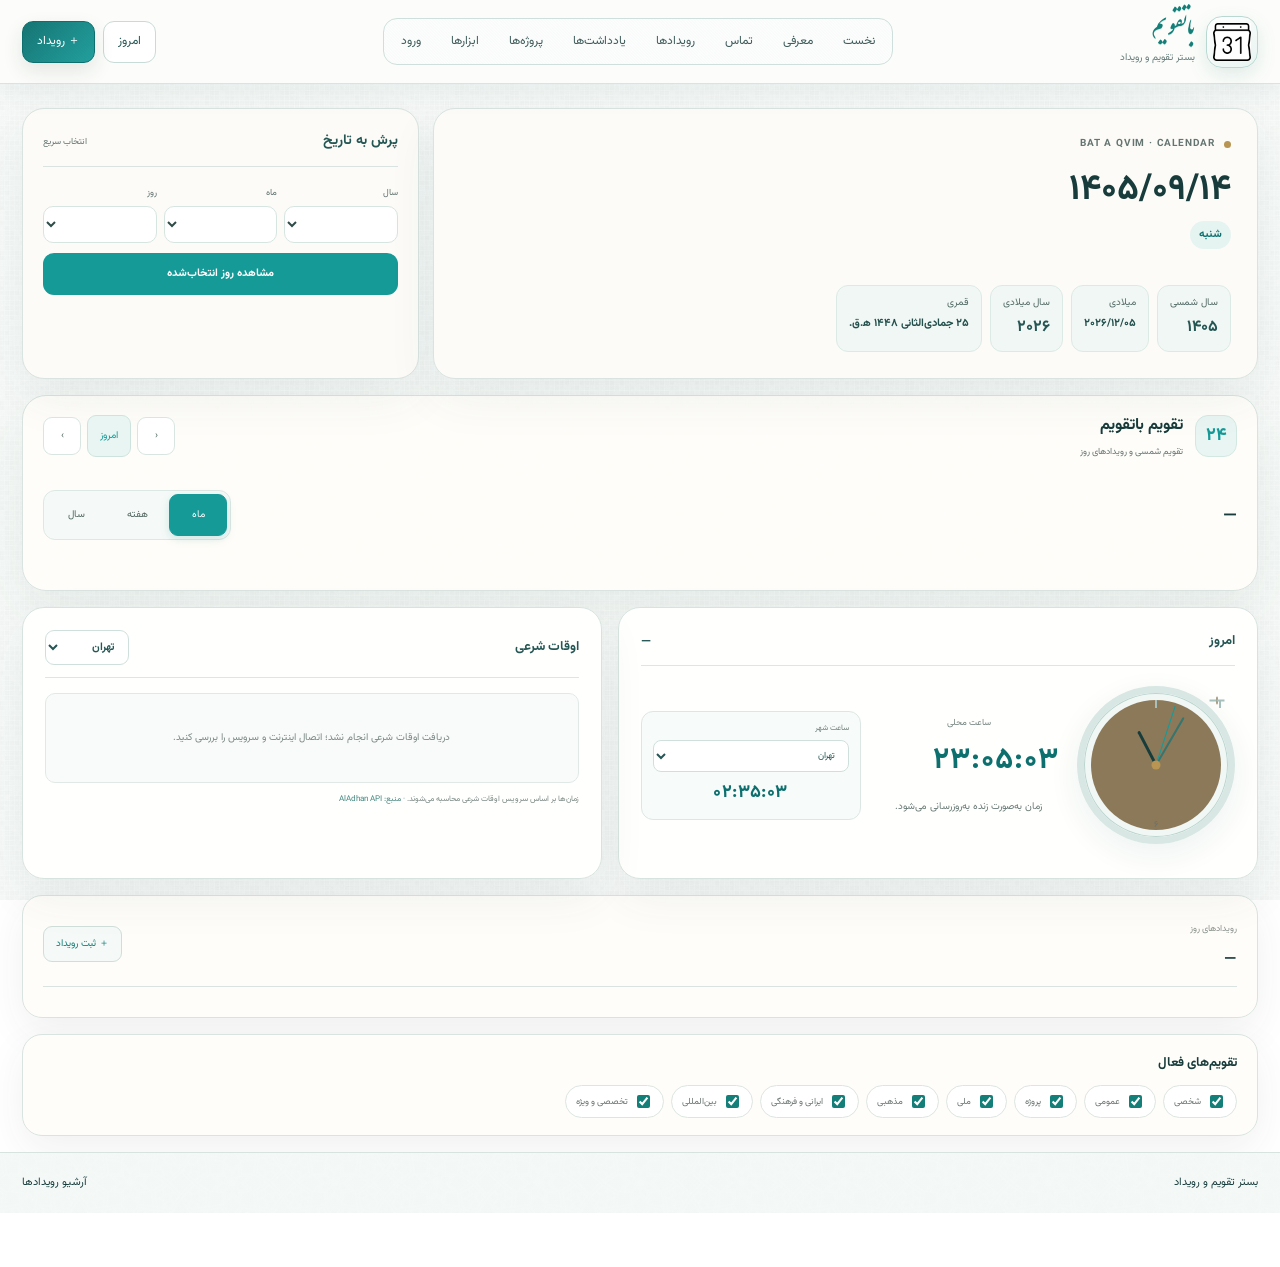
==== commit ac1208e3: "Refresh homepage calendar CSS and JS cache versions" ====
--- a/index.html
+++ b/index.html
@@ -7,7 +7,7 @@
 <meta name="description" content="تقویم شمسی باتقویم برای مشاهده تاریخ، رویدادها و برنامه‌ریزی.">
 <meta name="theme-color" content="#147f79">
 <link rel="icon" href="assets/images/logo.png" type="image/png">
-<link rel="stylesheet" href="assets/css/app.css?v=20261002-12">
+<link rel="stylesheet" href="assets/css/app.css?v=20261002-13">
 </head>
 <body >
 
@@ -159,7 +159,7 @@
 
 
 <!-- ساعت و اوقات شرعی (اختیاری؛ از فایل خودتان استفاده کنید) -->
-<script src="assets/js/app.js?v=20261002-12"></script>
+<script src="assets/js/app.js?v=20261002-13"></script>
 <script src="assets/data/iran-provinces.js"></script>
 <script src="assets/js/home-tools.js?v=20261002-10"></script>
 <script src="assets/js/site.js?v=20261002-3"></script>
--- a/assets/css/app.css
+++ b/assets/css/app.css
@@ -529,3 +529,20 @@
 body:has(.home-new) .top-actions{flex:0 0 auto}
 body:has(.home-new) .topbar nav a{white-space:nowrap}
 @media(max-width:900px){body:has(.home-new) .topbar{padding-inline:4%;gap:10px}body:has(.home-new) .topbar nav{display:none}}
+
+
+/* HOMEPAGE YEAR VIEW — isolated namespace; prevents legacy year CSS collisions */
+body:has(.home-new) .home-year-grid{display:grid!important;grid-template-columns:repeat(3,minmax(0,1fr))!important;gap:12px!important;width:100%!important;min-width:0!important;margin:0!important;padding:0!important}
+body:has(.home-new) .home-year-month{display:block!important;min-width:0!important;width:100%!important;height:auto!important;border:1px solid var(--line)!important;border-radius:14px!important;padding:12px!important;background:#fffdf9!important;box-shadow:0 5px 18px rgba(30,70,65,.035)!important;overflow:hidden!important}
+body:has(.home-new) .home-year-month>header{display:flex!important;align-items:center!important;justify-content:space-between!important;gap:8px!important;margin:0 0 9px!important;padding:0!important;border:0!important;background:transparent!important}
+body:has(.home-new) .home-year-month>header h3{margin:0!important;font-size:15px!important;line-height:1.6!important;color:var(--ink)!important}
+body:has(.home-new) .home-year-month>header small{font-size:9px!important;color:var(--muted)!important;white-space:nowrap!important}
+body:has(.home-new) .home-mini-weekdays{display:grid!important;grid-template-columns:repeat(7,minmax(0,1fr))!important;gap:2px!important;margin:0 0 3px!important;padding:0!important}
+body:has(.home-new) .home-mini-weekdays span{text-align:center!important;font-size:8px!important;line-height:1.6!important;color:#87938f!important;font-weight:700!important}
+body:has(.home-new) .home-mini-days{display:grid!important;grid-template-columns:repeat(7,minmax(0,1fr))!important;gap:2px!important;margin:0!important;padding:0!important}
+body:has(.home-new) .home-mini-days span,.home-new .home-mini-days button{min-width:0!important;width:100%!important;min-height:25px!important;height:auto!important;border:0!important;background:transparent!important;text-align:center!important;font:inherit!important;font-size:9px!important;line-height:1.6!important;padding:3px!important;border-radius:6px!important;color:#6f7c78!important;box-shadow:none!important}
+body:has(.home-new) .home-mini-days button{cursor:pointer!important}
+body:has(.home-new) .home-mini-days button:hover{background:var(--turq-soft)!important;color:var(--turq-dark)!important;transform:none!important}
+body:has(.home-new) .home-mini-days .has-event{color:#92743f!important;font-weight:900!important;background:#faf3e4!important}
+@media(max-width:1000px){body:has(.home-new) .home-year-grid{grid-template-columns:repeat(2,minmax(0,1fr))!important}}
+@media(max-width:600px){body:has(.home-new) .home-year-grid{grid-template-columns:1fr!important}.home-new .home-year-month{padding:10px!important}.home-new .home-mini-days span,.home-new .home-mini-days button{min-height:24px!important}}
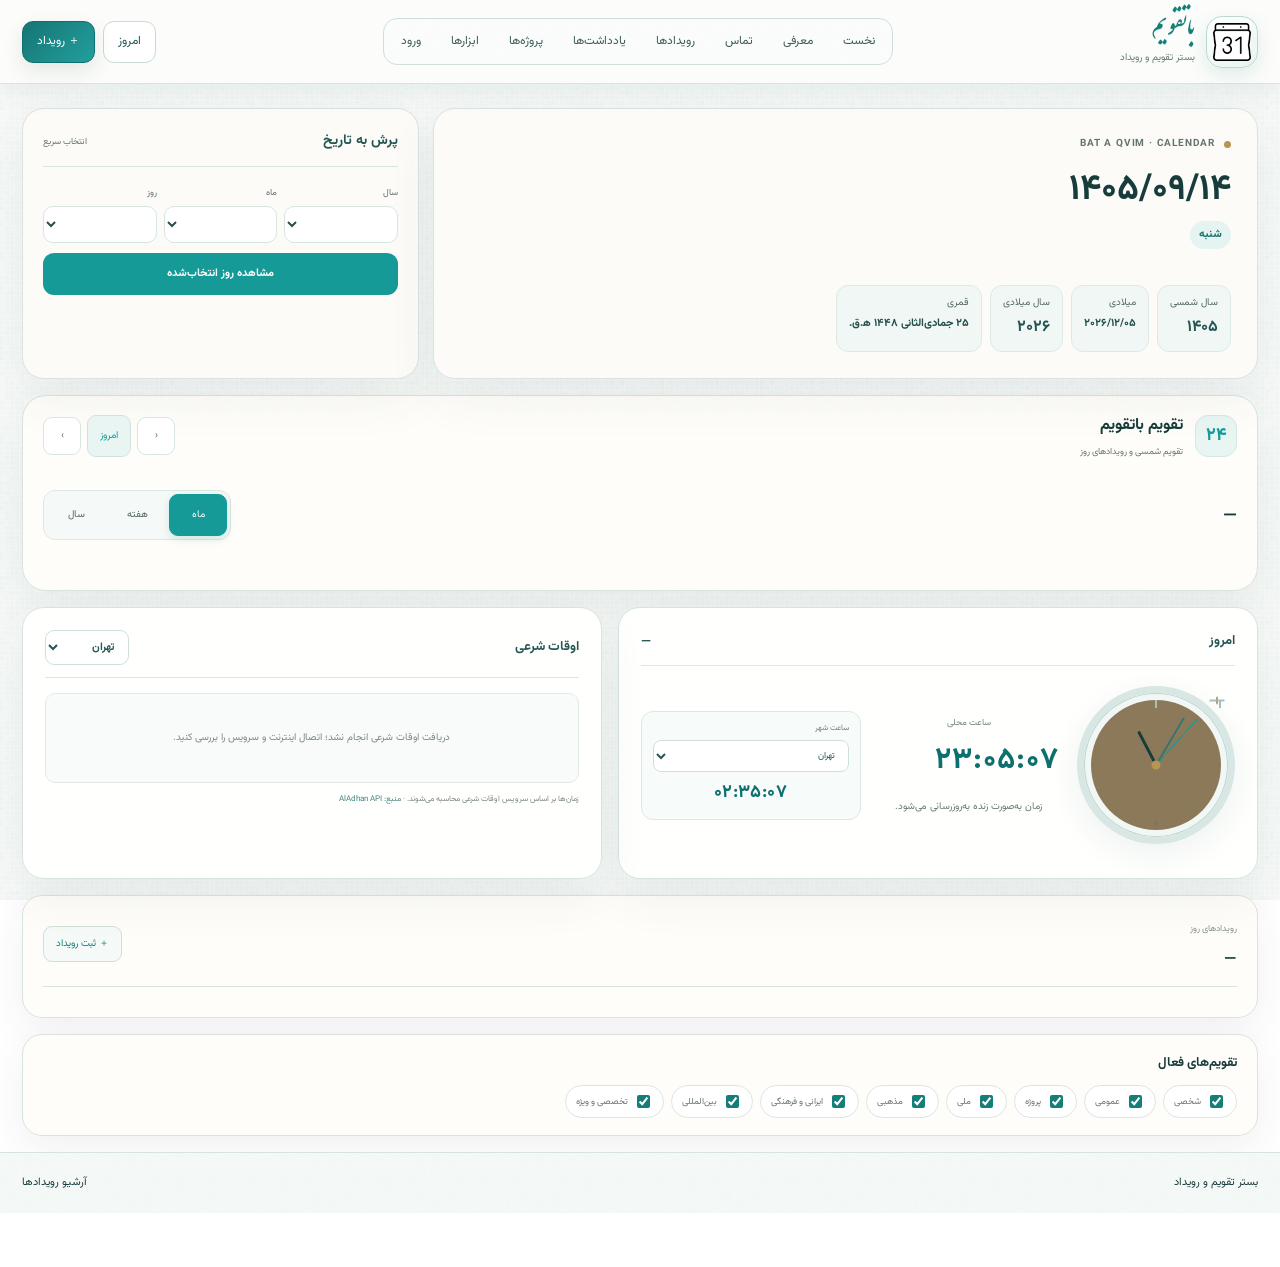
==== commit 3133ffa8: "Refresh calendar script cache after initialization fix" ====
--- a/index.html
+++ b/index.html
@@ -159,7 +159,7 @@
 
 
 <!-- ساعت و اوقات شرعی (اختیاری؛ از فایل خودتان استفاده کنید) -->
-<script src="assets/js/app.js?v=20261002-13"></script>
+<script src="assets/js/app.js?v=20261002-14"></script>
 <script src="assets/data/iran-provinces.js"></script>
 <script src="assets/js/home-tools.js?v=20261002-10"></script>
 <script src="assets/js/site.js?v=20261002-3"></script>
